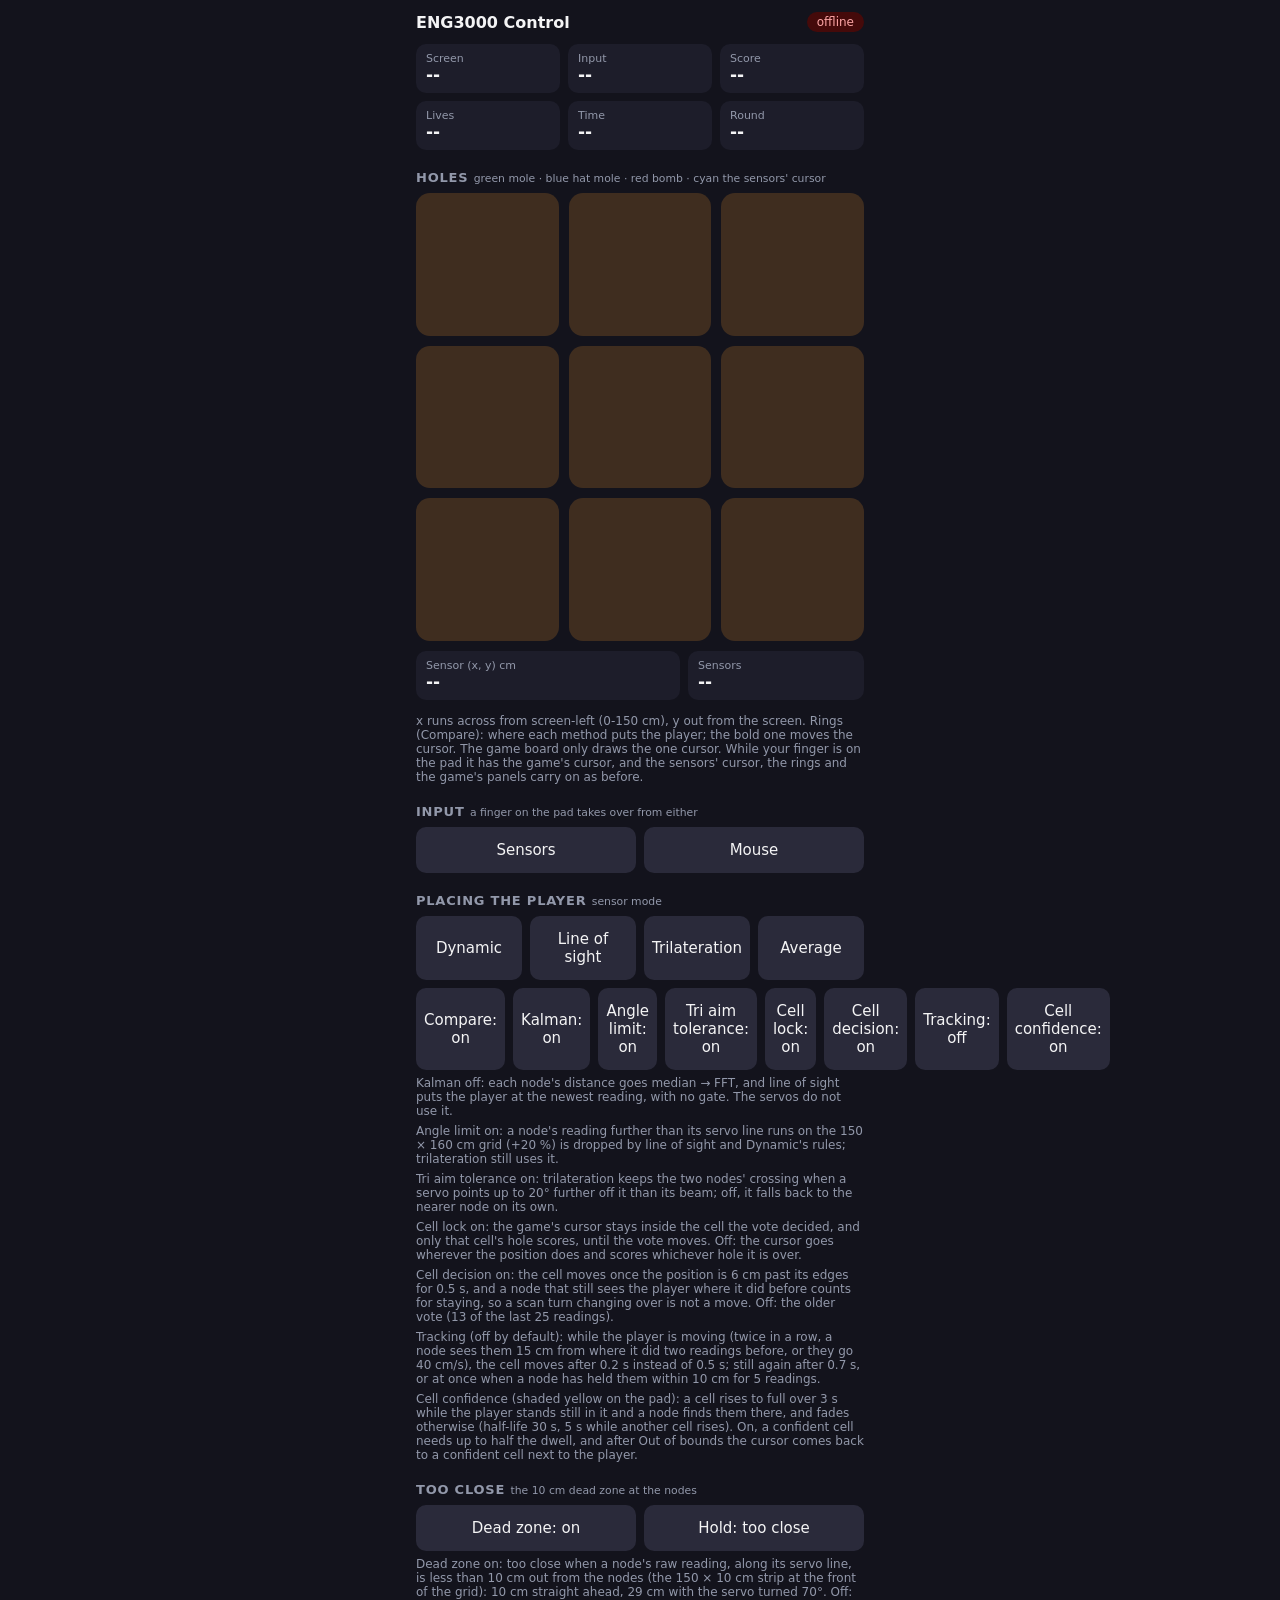
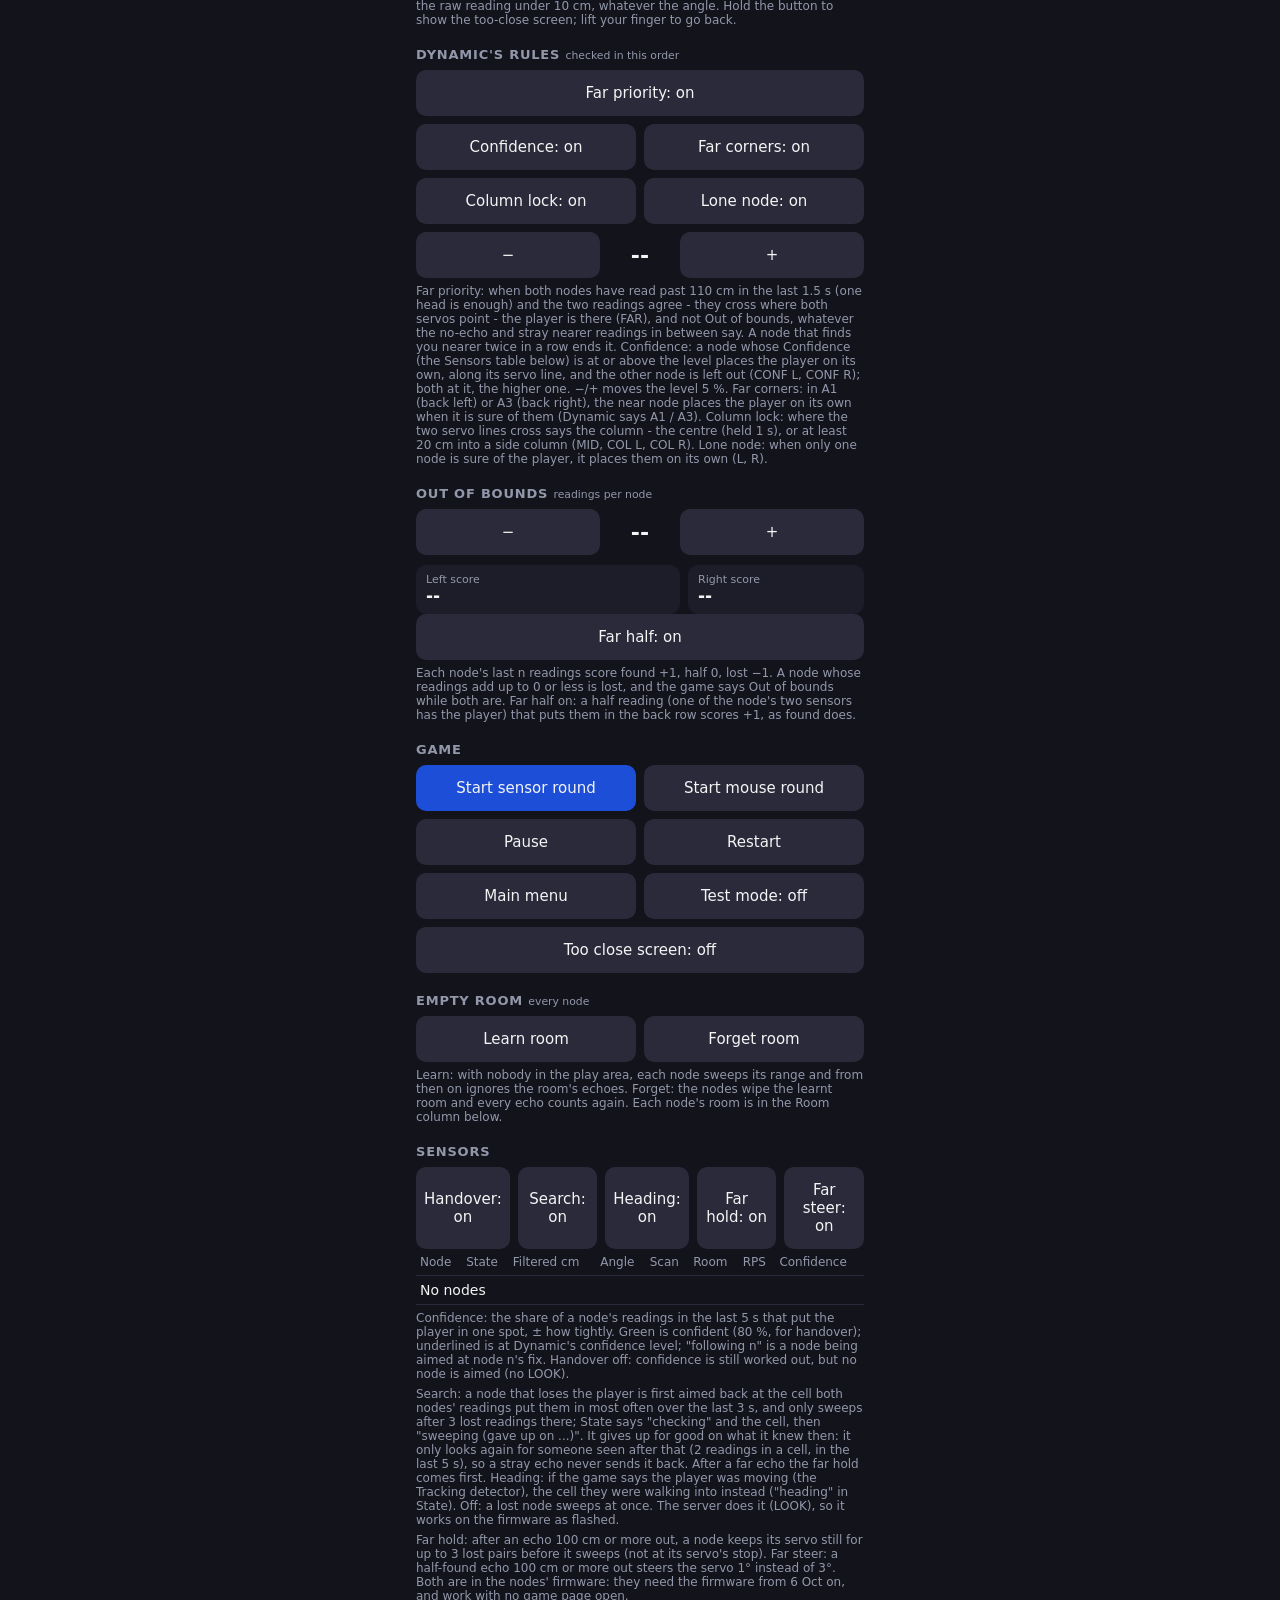
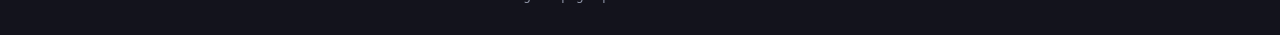
==== Website/template/control.html @ b15dac63 "merging the UI changes" ====
<!DOCTYPE html>
<html>

<head>
    <meta charset="utf-8">
    <title>ENG3000 Control</title>
    <meta name="viewport" content="width=device-width, initial-scale=1, user-scalable=no">
    <link rel="icon" type="image/x-icon" href="/static/favicon.ico">
</head>

<body>
    <header>
        <strong>ENG3000 Control</strong>
        <span id="conn" class="pill off">offline</span>
    </header>

    <section class="stats">
        <div><span>Screen</span><b id="screen">--</b></div>
        <div><span>Input</span><b id="mode">--</b></div>
        <div><span>Score</span><b id="score">--</b></div>
        <div><span>Lives</span><b id="lives">--</b></div>
        <div><span>Time</span><b id="time">--</b></div>
        <div><span>Round</span><b id="status">--</b></div>
    </section>

    <section>
        <h2>Holes <small>green mole · blue hat mole · red bomb · cyan the sensors' cursor</small></h2>
        <div id="pad"></div>
        <div class="coord">
            <div><span>Sensor (x, y) cm</span><b id="coordXY">--</b></div>
            <div><span>Sensors</span><b id="coordState">--</b></div>
        </div>
        <div id="methodFixes" class="fixes"></div>
        <p class="note">x runs across from screen-left (0-150 cm), y out from the screen. Rings (Compare):
            where each method puts the player; the bold one moves the cursor. The game board only draws the
            one cursor. While your finger is on the pad it has the game's cursor, and the sensors' cursor, the
            rings and the game's panels carry on as before.</p>
    </section>

    <section>
        <h2>Input <small>a finger on the pad takes over from either</small></h2>
        <div class="row">
            <button data-mode="sensor">Sensors</button>
            <button data-mode="mouse">Mouse</button>
        </div>
    </section>

    <section>
        <h2>Placing the player <small>sensor mode</small></h2>
        <div class="row" id="position"></div>
        <div class="row">
            <button id="compareBtn" data-action="compare">Compare: on</button>
            <button id="kalmanBtn" data-action="kalman">Kalman: on</button>
            <button id="angleLimitBtn" data-action="angleLimit">Angle limit: on</button>
            <button id="triAimToleranceBtn" data-action="triAimTolerance">Tri aim tolerance: on</button>
            <button id="cellLockBtn" data-action="cellLock">Cell lock: on</button>
            <button id="cellDecisionBtn" data-action="cellDecision">Cell decision: on</button>
            <button id="trackMovingBtn" data-action="trackMoving">Tracking: off</button>
            <button id="cellConfidenceBtn" data-action="cellConfidence">Cell confidence: on</button>
        </div>
        <p class="note">Kalman off: each node's distance goes median → FFT, and line of sight puts the
            player at the newest reading, with no gate. The servos do not use it.</p>
        <p class="note">Angle limit on: a node's reading further than its servo line runs on the
            150 × 160 cm grid (+20 %) is dropped by line of sight and Dynamic's rules;
            trilateration still uses it.</p>
        <p class="note">Tri aim tolerance on: trilateration keeps the two nodes' crossing when a
            servo points up to 20° further off it than its beam; off, it falls back to the nearer
            node on its own.</p>
        <p class="note">Cell lock on: the game's cursor stays inside the cell the vote decided, and
            only that cell's hole scores, until the vote moves. Off: the cursor goes wherever the
            position does and scores whichever hole it is over.</p>
        <p class="note">Cell decision on: the cell moves once the position is 6 cm past its edges
            for 0.5 s, and a node that still sees the player where it did before counts for
            staying, so a scan turn changing over is not a move. Off: the older vote (13 of the
            last 25 readings).</p>
        <p class="note">Tracking (off by default): while the player is moving (twice in a row, a node
            sees them 15 cm from where it did two readings before, or they go 40 cm/s), the cell
            moves after 0.2 s instead of 0.5 s; still again after 0.7 s, or at once when a node has
            held them within 10 cm for 5 readings.</p>
        <p class="note">Cell confidence (shaded yellow on the pad): a cell rises to full over 3 s while
            the player stands still in it and a node finds them there, and fades otherwise (half-life
            30 s, 5 s while another cell rises). On, a confident cell needs up to half the dwell, and
            after Out of bounds the cursor comes back to a confident cell next to the player.</p>
    </section>

    <section>
        <h2>Too close <small>the 10 cm dead zone at the nodes</small></h2>
        <div class="row">
            <button id="deadZoneBtn" data-action="deadZone">Dead zone: on</button>
            <button id="holdTooCloseBtn" class="hold">Hold: too close</button>
        </div>
        <p class="note">Dead zone on: too close when a node's raw reading, along its servo line, is
            less than 10 cm out from the nodes (the 150 × 10 cm strip at the front of the grid):
            10 cm straight ahead, 29 cm with the servo turned 70°. Off: the raw reading under
            10 cm, whatever the angle. Hold the button to show the too-close screen; lift your
            finger to go back.</p>
    </section>

    <section>
        <h2>Dynamic's rules <small>checked in this order</small></h2>
        <div class="row">
            <button data-rule="farPriority">Far priority: on</button>
        </div>
        <div class="row">
            <button data-rule="confidenceNode">Confidence: on</button>
            <button data-rule="cornerNode">Far corners: on</button>
        </div>
        <div class="row">
            <button data-rule="columnLock">Column lock: on</button>
            <button data-rule="loneNode">Lone node: on</button>
        </div>
        <div class="row">
            <button id="levelLess" aria-label="Lower confidence level">&minus;</button>
            <b id="confidenceLevel" class="stepper">--</b>
            <button id="levelMore" aria-label="Higher confidence level">+</button>
        </div>
        <p class="note">Far priority: when both nodes have read past 110 cm in the last 1.5 s
            (one head is enough) and the two readings agree - they cross where both servos point - the
            player is there (FAR), and not Out of bounds, whatever the no-echo and stray nearer
            readings in between say. A node that finds you nearer twice in a row ends it.
            Confidence: a node whose Confidence (the Sensors table below) is at or above
            the level places the player on its own, along its servo line, and the other node is left
            out (CONF L, CONF R); both at it, the higher one. &minus;/+ moves the level 5 %.
            Far corners: in A1 (back left) or A3 (back right), the near node places the player
            on its own when it is sure of them (Dynamic says A1 / A3). Column lock: where the two servo
            lines cross says the column - the centre (held 1 s), or at least 20 cm into a side column
            (MID, COL L, COL R). Lone node: when only one node is sure of the player, it places them on
            its own (L, R).</p>
    </section>

    <section>
        <h2>Out of bounds <small>readings per node</small></h2>
        <div class="row">
            <button id="lostLess" aria-label="Fewer readings">&minus;</button>
            <b id="lostReadings" class="stepper">--</b>
            <button id="lostMore" aria-label="More readings">+</button>
        </div>
        <div class="coord">
            <div><span>Left score</span><b id="lostScoreLeft">--</b></div>
            <div><span>Right score</span><b id="lostScoreRight">--</b></div>
        </div>
        <div class="row">
            <button id="farHalfBtn" data-action="farHalf">Far half: on</button>
        </div>
        <p class="note">Each node's last n readings score found +1, half 0, lost &minus;1. A node whose
            readings add up to 0 or less is lost, and the game says Out of bounds while both are.
            Far half on: a half reading (one of the node's two sensors has the player) that puts
            them in the back row scores +1, as found does.</p>
    </section>

    <section>
        <h2>Game</h2>
        <div class="grid2">
            <button data-action="start" data-start-mode="sensor" class="primary">Start sensor round</button>
            <button data-action="start" data-start-mode="mouse">Start mouse round</button>
            <button id="pauseBtn" data-action="pause">Pause</button>
            <button data-action="restart">Restart</button>
            <button data-action="menu">Main menu</button>
            <button id="testBtn" data-action="testMode">Test mode: off</button>
            <button id="alertBtn" data-action="alert" class="wide">Too close screen: off</button>
        </div>
    </section>

    <section>
        <h2>Empty room <small>every node</small></h2>
        <div class="grid2">
            <button data-room="learn">Learn room</button>
            <button data-room="forget">Forget room</button>
        </div>
        <p class="note">Learn: with nobody in the play area, each node sweeps its range and from then on
            ignores the room's echoes. Forget: the nodes wipe the learnt room and every echo counts again.
            Each node's room is in the Room column below.</p>
    </section>

    <section>
        <h2>Sensors</h2>
        <div class="row">
            <button id="handoverBtn">Handover: on</button>
            <button id="searchBtn">Search: on</button>
            <button id="headingBtn">Heading: on</button>
            <button id="farHoldBtn">Far hold: on</button>
            <button id="farSteerBtn">Far steer: on</button>
        </div>
        <table>
            <thead><tr><th>Node</th><th>State</th><th>Filtered cm</th><th>Angle</th><th>Scan</th><th>Room</th><th>RPS</th><th>Confidence</th></tr></thead>
            <tbody id="nodes"><tr><td colspan="8">No nodes</td></tr></tbody>
        </table>
        <p class="note">Confidence: the share of a node's readings in the last 5 s that put the
            player in one spot, ± how tightly. Green is confident (80 %, for handover); underlined is
            at Dynamic's confidence level; "following n" is a node
            being aimed at node n's fix. Handover off: confidence is still worked out, but no
            node is aimed (no LOOK).</p>
        <p class="note">Search: a node that loses the player is first aimed back at the cell both
            nodes' readings put them in most often over the last 3 s, and only sweeps after 3 lost
            readings there; State says "checking" and the cell, then "sweeping (gave up on ...)".
            It gives up for good on what it knew then: it only looks again for someone seen after
            that (2 readings in a cell, in the last 5 s), so a stray echo never sends it back. After a far echo the far hold comes first. Heading: if the game says the
            player was moving (the Tracking detector), the cell they were walking into instead
            ("heading" in State). Off: a lost node sweeps at once. The server does it (LOOK), so
            it works on the firmware as flashed.</p>
        <p class="note">Far hold: after an echo 100 cm or more out, a node keeps its servo still for up
            to 3 lost pairs before it sweeps (not at its servo's stop). Far steer: a half-found echo
            100 cm or more out steers the servo 1&deg; instead of 3&deg;. Both are in the nodes'
            firmware: they need the firmware from 6 Oct on, and work with no game page open.</p>
    </section>

    <script>
        const wsProtocol = location.protocol === "https:" ? "wss" : "ws";
        const wsUrl = `${wsProtocol}://${location.hostname}:8765/control`;
        const $ = (id) => document.getElementById(id);
        let socket = null;
        let game = null;

        const pad = $("pad");
        for (let i = 0; i < 9; i++) {
            const cell = document.createElement("div");
            cell.className = "hole";
            cell.dataset.hole = i;
            pad.appendChild(cell);
        }

        function send(command) {
            if (socket && socket.readyState === WebSocket.OPEN) {
                socket.send(JSON.stringify(command));
            }
        }

        // The pad is a touchpad: while a finger is down it has the game's
        // cursor, which follows it smoothly, on top of whichever mode is
        // running; lifting hands the cursor back. Positions go out at most once per animation
        // frame so a fast drag does not flood the socket, and a still finger
        // re-sends every HEARTBEAT_MS so the game knows it is still held.
        const finger = document.createElement("div");
        finger.id = "finger";
        pad.appendChild(finger);

        // The cursor mirrored from game:status. In sensor mode it is the
        // sensors' own, where they put the player, finger or not; in mouse
        // mode the game's, hidden while a finger is down, because then it is
        // only a delayed copy of the finger.
        const gameCursor = document.createElement("div");
        gameCursor.id = "gameCursor";
        pad.appendChild(gameCursor);

        // Compare: a ring for where line of sight, trilateration and the
        // average put the player, in the game's colours. The cursor above
        // follows the one placing the player (with Dynamic on, the one Dynamic
        // follows), eased; the rings are where each is right now.
        const METHOD_STYLES = {
            los: { short: "LOS", colour: "#22d3ee" },
            tri: { short: "TRI", colour: "#e879f9" },
            avg: { short: "AVG", colour: "#f8fafc" },
        };
        const rings = {};
        Object.entries(METHOD_STYLES).forEach(([method, style]) => {
            const ring = document.createElement("div");
            ring.className = `ring ${method}`;
            ring.style.borderColor = style.colour;
            const label = document.createElement("span");
            label.textContent = style.short;
            label.style.color = style.colour;
            ring.appendChild(label);
            pad.appendChild(ring);
            rings[method] = ring;
        });

        const HEARTBEAT_MS = 250;
        let dragging = false;
        let pendingPoint = null;
        let lastPoint = null;
        let sendQueued = false;
        let heartbeat = null;

        function queuePoint(e) {
            const rect = pad.getBoundingClientRect();
            const x = Math.min(1, Math.max(0, (e.clientX - rect.left) / rect.width));
            const y = Math.min(1, Math.max(0, (e.clientY - rect.top) / rect.height));
            finger.style.left = `${x * 100}%`;
            finger.style.top = `${y * 100}%`;
            pendingPoint = lastPoint = { x, y };
            if (sendQueued) return;
            sendQueued = true;
            requestAnimationFrame(() => {
                sendQueued = false;
                if (pendingPoint) send({ action: "point", ...pendingPoint });
                pendingPoint = null;
            });
        }

        pad.addEventListener("pointerdown", (e) => {
            e.preventDefault();
            pad.setPointerCapture(e.pointerId);
            dragging = true;
            finger.classList.add("down");
            queuePoint(e);
            clearInterval(heartbeat);
            heartbeat = setInterval(() => {
                if (lastPoint) send({ action: "point", ...lastPoint });
            }, HEARTBEAT_MS);
        });
        pad.addEventListener("pointermove", (e) => {
            if (dragging) queuePoint(e);
        });
        const endDrag = () => {
            if (!dragging) return;
            dragging = false;
            finger.classList.remove("down");
            clearInterval(heartbeat);
            // Drop any queued frame so it cannot re-grab control after the release.
            pendingPoint = lastPoint = null;
            send({ action: "release" });
        };
        pad.addEventListener("pointerup", endDrag);
        pad.addEventListener("pointercancel", endDrag);
        pad.addEventListener("lostpointercapture", endDrag);

        document.querySelectorAll("[data-mode]").forEach((btn) => {
            btn.addEventListener("click", () => send({ action: "mode", mode: btn.dataset.mode }));
        });

        // The empty room goes straight to the nodes (no game page needed).
        // Both ask first: forgetting wipes what the nodes learnt, and learning
        // needs the play area empty.
        const ROOM_CONFIRM = {
            learn: "Learn the empty room? Nobody may stand in the play area while the nodes sweep.",
            forget: "Forget the learnt room on every node? Echoes from the room count again until it is learnt again.",
        };
        document.querySelectorAll("[data-room]").forEach((btn) => {
            btn.addEventListener("click", () => {
                if (confirm(ROOM_CONFIRM[btn.dataset.room])) send({ action: "room", room: btn.dataset.room });
            });
        });

        // Handover goes straight to the server (no game page needed), which
        // answers with handover:status.
        let handoverOn = true;
        $("handoverBtn").addEventListener("click", () => send({ action: "handover", enabled: !handoverOn }));
        // So do Search and its Heading, which answer with search:status.
        let search = { on: true, heading: true };
        $("searchBtn").addEventListener("click", () => send({ action: "search", enabled: !search.on }));
        $("headingBtn").addEventListener("click", () => send({ action: "searchHeading", enabled: !search.heading }));
        function renderSearch(status) {
            if (!status || typeof status.on !== "boolean" || typeof status.heading !== "boolean") return;
            search = { on: status.on, heading: status.heading };
            $("searchBtn").textContent = `Search: ${search.on ? "on" : "off"}`;
            $("searchBtn").classList.toggle("selected", !search.on);
            $("headingBtn").textContent = `Heading: ${search.heading ? "on" : "off"}`;
            $("headingBtn").classList.toggle("selected", !search.heading);
        }
        // Far hold and far steer go straight to the server, which tells the
        // nodes (FARHOLD / FARSTEER) and answers with far:status.
        let far = { hold: true, steer: true };
        $("farHoldBtn").addEventListener("click", () => send({ action: "farHold", enabled: !far.hold }));
        $("farSteerBtn").addEventListener("click", () => send({ action: "farSteer", enabled: !far.steer }));
        function renderFar(status) {
            if (!status || typeof status.hold !== "boolean" || typeof status.steer !== "boolean") return;
            far = { hold: status.hold, steer: status.steer };
            $("farHoldBtn").textContent = `Far hold: ${far.hold ? "on" : "off"}`;
            $("farHoldBtn").classList.toggle("selected", !far.hold);
            $("farSteerBtn").textContent = `Far steer: ${far.steer ? "on" : "off"}`;
            $("farSteerBtn").classList.toggle("selected", !far.steer);
        }

        function renderHandover(on) {
            if (typeof on !== "boolean") return;
            handoverOn = on;
            $("handoverBtn").textContent = `Handover: ${on ? "on" : "off"}`;
            $("handoverBtn").classList.toggle("selected", !on);
        }

        // The too-close screen while a finger is on the hold button, re-sent
        // like the pad's point so the game lets go if the phone goes quiet.
        const holdBtn = $("holdTooCloseBtn");
        let holdBeat = null;
        holdBtn.addEventListener("pointerdown", (e) => {
            e.preventDefault();
            holdBtn.setPointerCapture(e.pointerId);
            holdBtn.classList.add("selected");
            send({ action: "tooCloseHold", on: true });
            clearInterval(holdBeat);
            holdBeat = setInterval(() => send({ action: "tooCloseHold", on: true }), HEARTBEAT_MS);
        });
        const endHold = () => {
            if (holdBeat === null) return;
            clearInterval(holdBeat);
            holdBeat = null;
            holdBtn.classList.remove("selected");
            send({ action: "tooCloseHold", on: false });
        };
        holdBtn.addEventListener("pointerup", endHold);
        holdBtn.addEventListener("pointercancel", endHold);
        holdBtn.addEventListener("lostpointercapture", endHold);

        // Dynamic's rule switches: each press flips one (on until the game
        // says otherwise).
        const RULE_LABELS = {
            farPriority: "Far priority", confidenceNode: "Confidence", cornerNode: "Far corners",
            columnLock: "Column lock", loneNode: "Lone node",
        };
        const ruleOn = (name) => !(game && game.dynamicRules && game.dynamicRules[name] === false);
        document.querySelectorAll("[data-rule]").forEach((btn) => {
            btn.addEventListener("click", () => {
                const name = btn.dataset.rule;
                send({ action: "dynamicRules", rules: { [name]: !ruleOn(name) } });
            });
        });

        document.querySelectorAll("[data-action]").forEach((btn) => {
            btn.addEventListener("click", () => {
                const action = btn.dataset.action;
                if (action === "start") return send({ action, mode: btn.dataset.startMode });
                if (action === "testMode") return send({ action, enabled: !(game && game.testMode) });
                // On until the game says otherwise, so the first press turns it off.
                if (action === "kalman") return send({ action, enabled: Boolean(game) && game.kalman === false });
                if (action === "angleLimit") return send({ action, enabled: Boolean(game) && game.angleLimit === false });
                if (action === "triAimTolerance") return send({ action, enabled: Boolean(game) && game.triAimTolerance === false });
                if (action === "deadZone") return send({ action, enabled: Boolean(game) && game.deadZone === false });
                if (action === "cellLock") return send({ action, enabled: Boolean(game) && game.cellLock === false });
                if (action === "cellDecision") return send({ action, enabled: Boolean(game) && game.cellDecision === false });
                // Off until the game says otherwise, so the first press turns it on.
                if (action === "trackMoving") return send({ action, enabled: !(game && game.trackMoving) });
                if (action === "cellConfidence") return send({ action, enabled: Boolean(game) && game.cellConfidence === false });
                if (action === "farHalf") return send({ action, enabled: Boolean(game) && game.farHalf === false });
                if (action === "compare") return send({ action, enabled: Boolean(game) && game.compare === false });
                if (action === "alert") return send({ action, enabled: !(game && game.alertForced) });
                if (action === "pause" && game && game.status === "paused") return send({ action: "resume" });
                send({ action });
            });
        });

        // The position switch, which the game no longer draws: how the sensors
        // place the player - Dynamic (the steadiest of the other three, or one
        // of its rules), line of sight, trilateration or their average. The
        // game sends the methods it has, and the one in use, with its status,
        // so a new method shows up here without changing this page. While
        // Dynamic is on its button says what it is following, as the game's
        // own button did (dynamicFollowing: LOS, TRI, AVG, or a rule - A1, A3,
        // MID, COL L, COL R, L or R).
        const DEFAULT_POSITION_METHODS = [
            { id: "dyn", label: "Dynamic" },
            { id: "los", label: "Line of sight" },
            { id: "tri", label: "Trilateration" },
            { id: "avg", label: "Average" },
        ];
        let positionKey = null;

        function renderPositionMethods() {
            const methods = (game && game.positionMethods) || DEFAULT_POSITION_METHODS;
            const key = methods.map((m) => m.id).join(",");
            const box = $("position");
            if (key !== positionKey) {
                positionKey = key;
                box.replaceChildren();
                methods.forEach((m) => {
                    const btn = document.createElement("button");
                    btn.dataset.method = m.id;
                    btn.dataset.label = m.label;
                    btn.textContent = m.label;
                    btn.addEventListener("click", () => send({ action: "position", method: m.id }));
                    box.appendChild(btn);
                });
            }
            box.querySelectorAll("[data-method]").forEach((btn) => {
                btn.classList.toggle("selected", Boolean(game) && btn.dataset.method === game.positionMethod);
                const following = btn.dataset.method === "dyn" && game && game.dynamicFollowing;
                btn.textContent = following ? `${btn.dataset.label} (${following})` : btn.dataset.label;
            });
        }

        renderPositionMethods();

        // Out of bounds: how many readings each node's lost score is taken
        // over. A tap asks the game for one more or fewer; until the game's
        // status says it took, the number shown is the one asked for, so quick
        // taps add up.
        const LOST_READINGS_MAX = 50;
        let lostReadingsAsked = null;

        function lostReadingsShown() {
            if (lostReadingsAsked !== null) return lostReadingsAsked;
            return game && Number.isInteger(game.lostReadings) ? game.lostReadings : null;
        }

        function askLostReadings(step) {
            const current = lostReadingsShown();
            if (current === null) return;
            lostReadingsAsked = Math.max(1, Math.min(LOST_READINGS_MAX, current + step));
            send({ action: "lostReadings", count: lostReadingsAsked });
            renderLostReadings();
        }

        $("lostLess").addEventListener("click", () => askLostReadings(-1));
        $("lostMore").addEventListener("click", () => askLostReadings(1));

        // Each node's score over its last n readings, from the game: positive
        // is finding the player, 0 or less is lost; "--" until it has n.
        function renderLostReadings() {
            if (game && game.lostReadings === lostReadingsAsked) lostReadingsAsked = null;
            const n = lostReadingsShown();
            $("lostReadings").textContent = n === null ? "--" : String(n);
            const scores = (game && game.lostScores) || [];
            [["lostScoreLeft", scores[0]], ["lostScoreRight", scores[1]]].forEach(([id, entry]) => {
                const box = $(id);
                if (!entry || entry.score === null) {
                    box.textContent = entry ? `-- (${entry.readings} of ${n})` : "--";
                    box.style.color = "";
                    return;
                }
                box.textContent = `${entry.score > 0 ? "+" : ""}${entry.score} ${entry.score > 0 ? "finding" : "lost"}`;
                box.style.color = entry.score > 0 ? "#22c55e" : "#ef4444";
            });
        }

        // The confidence level, in percent: as the lost readings above, a tap
        // asks the game for 5 % more or less, and the number asked for shows
        // until the game's status says it took.
        let confidenceLevelAsked = null;

        function confidenceLevelShown() {
            if (confidenceLevelAsked !== null) return confidenceLevelAsked;
            return game && Number.isInteger(game.confidenceLevel) ? game.confidenceLevel : null;
        }

        function askConfidenceLevel(step) {
            const current = confidenceLevelShown();
            if (current === null) return;
            confidenceLevelAsked = Math.max(5, Math.min(100, current + step));
            send({ action: "confidenceLevel", pct: confidenceLevelAsked });
            renderConfidenceLevel();
        }

        $("levelLess").addEventListener("click", () => askConfidenceLevel(-5));
        $("levelMore").addEventListener("click", () => askConfidenceLevel(5));

        function renderConfidenceLevel() {
            if (game && game.confidenceLevel === confidenceLevelAsked) confidenceLevelAsked = null;
            const level = confidenceLevelShown();
            $("confidenceLevel").textContent = level === null ? "--" : `${level}%`;
        }

        function renderGame() {
            if (!game) return;
            renderPositionMethods();
            renderLostReadings();
            renderConfidenceLevel();
            $("screen").textContent = game.screen;
            $("mode").textContent = game.remote ? `${game.mode} + pad` : game.mode;
            $("score").textContent = game.score;
            $("lives").textContent = game.lives;
            $("time").textContent = `${Math.ceil(game.remainingMs / 1000)}s`;
            $("status").textContent = game.status;
            $("pauseBtn").textContent = game.status === "paused" ? "Resume" : "Pause";
            $("testBtn").textContent = `Test mode: ${game.testMode ? "on" : "off"}`;
            $("compareBtn").textContent = `Compare: ${game.compare === false ? "off" : "on"}`;
            $("compareBtn").classList.toggle("selected", game.compare !== false);
            $("kalmanBtn").textContent = `Kalman: ${game.kalman === false ? "off" : "on"}`;
            $("kalmanBtn").classList.toggle("selected", game.kalman === false);
            $("angleLimitBtn").textContent = `Angle limit: ${game.angleLimit === false ? "off" : "on"}`;
            $("angleLimitBtn").classList.toggle("selected", game.angleLimit === false);
            $("triAimToleranceBtn").textContent = `Tri aim tolerance: ${game.triAimTolerance === false ? "off" : "on"}`;
            $("triAimToleranceBtn").classList.toggle("selected", game.triAimTolerance === false);
            $("deadZoneBtn").textContent = `Dead zone: ${game.deadZone === false ? "off" : "on"}`;
            $("deadZoneBtn").classList.toggle("selected", game.deadZone === false);
            $("cellLockBtn").textContent = `Cell lock: ${game.cellLock === false ? "off" : "on"}`;
            $("cellLockBtn").classList.toggle("selected", game.cellLock === false);
            $("cellDecisionBtn").textContent = `Cell decision: ${game.cellDecision === false ? "off" : "on"}`;
            $("cellDecisionBtn").classList.toggle("selected", game.cellDecision === false);
            $("trackMovingBtn").textContent = `Tracking: ${game.trackMoving ? "on" : "off"}`;
            $("trackMovingBtn").classList.toggle("selected", Boolean(game.trackMoving));
            $("cellConfidenceBtn").textContent = `Cell confidence: ${game.cellConfidence === false ? "off" : "on"}`;
            $("cellConfidenceBtn").classList.toggle("selected", game.cellConfidence === false);
            $("farHalfBtn").textContent = `Far half: ${game.farHalf === false ? "off" : "on"}`;
            $("farHalfBtn").classList.toggle("selected", game.farHalf === false);
            document.querySelectorAll("[data-rule]").forEach((btn) => {
                const on = ruleOn(btn.dataset.rule);
                btn.textContent = `${RULE_LABELS[btn.dataset.rule]}: ${on ? "on" : "off"}`;
                btn.classList.toggle("selected", on);
            });
            $("alertBtn").textContent = `Too close screen: ${game.alertForced ? "on" : "off"}`;
            $("alertBtn").classList.toggle("danger", Boolean(game.alertForced));
            document.querySelectorAll("[data-mode]").forEach((btn) => {
                btn.classList.toggle("selected", btn.dataset.mode === game.mode);
            });
            pad.classList.toggle("disabled", game.screen !== "game");
            // The hole under the game's cursor in any mode; a game page from
            // before the cursor was mirrored only sends the remote one.
            const cursorHole = game.cursor !== undefined
                ? (game.cursor ? game.cursor.hole : -1)
                : game.remoteHole;
            const sensor = game.cursor && game.cursor.sensor;
            const confidence = sensor && Array.isArray(sensor.holeConfidence) ? sensor.holeConfidence : null;
            pad.querySelectorAll(".hole").forEach((cell, i) => {
                const up = i === game.activeHole;
                // Cell confidence: a yellow wash, stronger the surer the game is.
                const c = confidence ? Number(confidence[i]) || 0 : 0;
                cell.style.boxShadow = c > 0.01 ? `inset 0 0 0 999px rgba(250, 204, 21, ${(0.45 * c).toFixed(3)})` : "";
                cell.classList.toggle("mole", up && game.moleType === "mole");
                cell.classList.toggle("super", up && game.moleType === "super");
                cell.classList.toggle("bomb", up && game.moleType === "bomb");
                cell.classList.toggle("cursor", i === cursorHole);
            });
            renderCursor();
        }

        const STATE_LABELS = {
            "too-close": "too close", "out-of-bounds": "out of bounds", "no-signal": "no signal",
            offline: "sensors offline",
        };
        const SOURCE_LABELS = { both: "both", left: "left only", right: "right only" };
        const cm = (v) => v.toFixed(1);

        // Mirrors the cursor onto the pad and, in sensor mode, shows where the
        // sensors put the player - also while a finger has the game's cursor.
        // A position off the board is pinned to its edge on the pad; the
        // numbers stay exact.
        function renderCursor() {
            const cursor = game && game.cursor;
            const sensor = cursor && cursor.sensor;
            const board = sensor ? sensor.board : cursor && !dragging && !game.remote ? cursor.board : null;
            gameCursor.classList.toggle("on", Boolean(board));
            if (board) {
                const clamp = (v) => Math.min(1, Math.max(0, v));
                gameCursor.style.left = `${clamp(board.nx) * 100}%`;
                gameCursor.style.top = `${clamp(board.ny) * 100}%`;
            }

            gameCursor.classList.toggle("held", Boolean(sensor && sensor.held));
            renderRings(sensor);
            renderMethodFixes(sensor);
            if (!sensor) {
                $("coordXY").textContent = "--";
                $("coordState").textContent = cursor ? `${game.mode} input` : "--";
                return;
            }
            const placed = sensor.xCm != null && sensor.yCm != null;
            $("coordXY").textContent = placed ? `(${cm(sensor.xCm)}, ${cm(sensor.yCm)})` : "--";
            let state = STATE_LABELS[sensor.status] || sensor.status;
            if (sensor.status === "ok") state = sensor.held ? "held" : SOURCE_LABELS[sensor.source] || "ok";
            if (sensor.status === "too-close" && sensor.distanceCm != null) {
                state += ` (${Math.round(sensor.distanceCm)} cm)`;
            }
            $("coordState").textContent = state;
        }

        // The rings, while Compare is on in a sensor round, finger or not. A
        // ring off the board is pinned to its edge, as the cursor is.
        function renderRings(sensor) {
            const fixes = (sensor && sensor.fixes) || {};
            const show = Boolean(sensor && sensor.compare);
            Object.entries(rings).forEach(([method, ring]) => {
                const fix = fixes[method];
                const on = show && Boolean(fix) && fix.nx != null && fix.ny != null;
                ring.classList.toggle("on", on);
                ring.classList.toggle("inUse", Boolean(sensor) && placedBy(sensor) === method);
                if (!on) return;
                const clamp = (v) => Math.min(1, Math.max(0, v));
                ring.style.left = `${clamp(fix.nx) * 100}%`;
                ring.style.top = `${clamp(fix.ny) * 100}%`;
            });
        }

        // The method placing the player: the one switched on, or the one
        // Dynamic follows. A game from before Dynamic sends only the method.
        function placedBy(sensor) {
            return sensor.placedBy || sensor.method;
        }

        // Every method's (x, y) side by side, as the game's sensor panel lists
        // them; the one placing the player is bold.
        function renderMethodFixes(sensor) {
            const box = $("methodFixes");
            if (!sensor || !sensor.fixes) {
                box.replaceChildren();
                return;
            }
            box.replaceChildren(...Object.entries(METHOD_STYLES).map(([method, style]) => {
                const fix = sensor.fixes[method];
                const item = document.createElement("span");
                item.style.color = fix ? style.colour : "#63736f";
                item.classList.toggle("inUse", placedBy(sensor) === method);
                item.textContent = `${style.short} ${fix ? `(${fix.xCm.toFixed(0)}, ${fix.yCm.toFixed(0)})` : "--"}`;
                return item;
            }));
        }

        // A node's servo angle, scan state and empty room, from its latest
        // message - the same fields the game's sensor panel reads (readScan()
        // in game.js). Firmware without the room filter sends no room.
        const SCAN_STATES = { 0: ["found", "#22c55e"], 1: ["half", "#f59e0b"], 2: ["lost", "#ef4444"] };
        const ROOM_STATES = { 0: ["none", "#63736f"], 1: ["learning", "#f59e0b"], 2: ["learnt", "#22c55e"] };

        function readScan(n) {
            let payload = n.latest;
            if (typeof payload === "string") {
                try {
                    payload = JSON.parse(payload);
                } catch (err) {
                    payload = null;
                }
            }
            if (!payload || typeof payload !== "object") return { angle: null, state: null, room: null };
            const number = (value) => {
                if (value === null || value === undefined || value === "") return null;
                const v = Number(value);
                return Number.isFinite(v) ? v : null;
            };
            return {
                angle: number(payload.angle),
                state: number(payload.scanState ?? payload.state),
                room: number(payload.room),
            };
        }

        function renderNodes(nodes) {
            const body = $("nodes");
            if (!nodes.length) {
                body.innerHTML = '<tr><td colspan="8">No nodes</td></tr>';
                return;
            }
            body.innerHTML = nodes
                .slice()
                .sort((a, b) => a.id - b.id)
                .map((n) => {
                    const cm = n.filtered_distance == null ? "--" : n.filtered_distance.toFixed(1);
                    const conf = n.confidence;
                    let state = n.online ? (n.has_turn ? "scanning" : "online") : "offline";
                    if (n.online && conf && conf.following != null) state = `following ${conf.following}`;
                    if (n.online && n.search) state = searchState(n.search);
                    const scan = n.online ? readScan(n) : { angle: null, state: null, room: null };
                    const angle = scan.angle === null ? "--" : `${scan.angle.toFixed(0)}°`;
                    const [scanName, scanColour] = SCAN_STATES[scan.state] || ["--", "#63736f"];
                    const [roomName, roomColour] = ROOM_STATES[scan.room] || ["--", "#63736f"];
                    return `<tr><td>${n.id}</td><td>${state}</td><td>${cm}</td><td>${angle}</td>` +
                        `<td style="color:${scanColour}">${scanName}</td>` +
                        `<td style="color:${roomColour}">${roomName}</td><td>${(n.rps || 0).toFixed(1)}</td>` +
                        `${confidenceCell(conf)}</tr>`;
                })
                .join("");
        }

        // A node's search (search.py): the cell it is checking, why ("heading"
        // for a moving player) and how many lost readings it has taken there,
        // or sweeping after it.
        function searchState(s) {
            const by = s.by === "heading" ? " (heading)" : "";
            if (s.state === "checking") return `checking ${s.name}${by} ${s.checks}/${s.of}`;
            return s.name ? `sweeping (gave up on ${s.name})` : "sweeping";
        }

        // A node's confidence (handover.py): the score, and ± the spread of
        // its points; "--" before calibration has given it a role. Underlined
        // while it is ready and at the confidence level (Dynamic's first rule).
        function confidenceCell(conf) {
            if (!conf) return "<td>--</td>";
            const pct = `${Math.round(conf.score * 100)}%`;
            const spread = conf.spread_cm == null ? "" : ` ±${Math.round(conf.spread_cm)}`;
            const level = game && Number.isInteger(game.confidenceLevel) ? game.confidenceLevel : null;
            const atLevel = conf.ready === true && level !== null && conf.score * 100 >= level;
            const classes = [conf.confident ? "sure" : "", atLevel ? "level" : ""].join(" ").trim();
            return `<td class="${classes}">${pct}${spread}</td>`;
        }

        function connect() {
            socket = new WebSocket(wsUrl);
            socket.addEventListener("open", () => {
                $("conn").textContent = "connected";
                $("conn").className = "pill on";
            });
            socket.addEventListener("message", (event) => {
                const payload = JSON.parse(event.data);
                if (payload.type === "game:status") {
                    game = payload;
                    renderGame();
                } else if (payload.type === "nodes:update") {
                    renderNodes(payload.nodes);
                } else if (payload.type === "handover:status") {
                    renderHandover(payload.on);
                } else if (payload.type === "search:status") {
                    renderSearch(payload);
                } else if (payload.type === "far:status") {
                    renderFar(payload);
                }
            });
            socket.addEventListener("close", () => {
                $("conn").textContent = "offline";
                $("conn").className = "pill off";
                setTimeout(connect, 1000);
            });
        }

        connect();
    </script>
</body>
<style>
    * { box-sizing: border-box; }

    body {
        max-width: 480px;
        margin: 0 auto;
        padding: 12px 16px 32px;
        background: #13131c;
        color: #f4f4f5;
        font-family: system-ui, -apple-system, sans-serif;
        -webkit-tap-highlight-color: transparent;
    }

    header {
        display: flex;
        justify-content: space-between;
        align-items: center;
        margin-bottom: 12px;
    }

    h2 {
        font-size: 13px;
        text-transform: uppercase;
        letter-spacing: 0.06em;
        color: #9298aa;
        margin: 20px 0 8px;
    }

    h2 small { text-transform: none; letter-spacing: 0; font-weight: normal; }

    .pill { font-size: 12px; padding: 3px 10px; border-radius: 999px; }
    .pill.on { background: #14532d; color: #86efac; }
    .pill.off { background: #450a0a; color: #fca5a5; }

    .stats {
        display: grid;
        grid-template-columns: repeat(3, 1fr);
        gap: 8px;
    }

    .stats div,
    .coord div {
        background: #1d1d2a;
        border-radius: 10px;
        padding: 8px 10px;
        display: flex;
        flex-direction: column;
    }

    .stats span, .coord span { font-size: 11px; color: #9298aa; }
    .stats b, .coord b { font-size: 17px; overflow: hidden; text-overflow: ellipsis; white-space: nowrap; }

    .coord {
        display: grid;
        grid-template-columns: 3fr 2fr;
        gap: 8px;
        margin-top: 10px;
    }

    #coordXY { font-variant-numeric: tabular-nums; }

    .note { font-size: 12px; color: #9298aa; margin: 6px 0 0; }

    #pad {
        display: grid;
        grid-template-columns: repeat(3, 1fr);
        gap: 10px;
        touch-action: none;
        user-select: none;
        position: relative;
    }

    .hole { pointer-events: none; }

    #finger {
        position: absolute;
        left: 50%;
        top: 50%;
        width: 36px;
        height: 36px;
        margin: -18px 0 0 -18px;
        border-radius: 50%;
        border: 3px solid #facc15;
        background: rgba(250, 204, 21, 0.25);
        pointer-events: none;
        opacity: 0;
        transition: opacity 0.15s;
    }

    #finger.down { opacity: 1; }

    #gameCursor {
        position: absolute;
        left: 50%;
        top: 50%;
        width: 22px;
        height: 22px;
        margin: -11px 0 0 -11px;
        border-radius: 50%;
        border: 2px solid #13131c;
        background: #22d3ee;
        box-shadow: 0 0 0 3px rgba(34, 211, 238, 0.35);
        pointer-events: none;
        opacity: 0;
        transition: left 0.1s linear, top 0.1s linear, opacity 0.15s;
    }

    #gameCursor.on { opacity: 1; }
    #gameCursor.on.held { opacity: 0.45; }

    .ring {
        position: absolute;
        left: 50%;
        top: 50%;
        width: 16px;
        height: 16px;
        margin: -8px 0 0 -8px;
        border-radius: 50%;
        border: 2px solid;
        pointer-events: none;
        opacity: 0;
        transition: left 0.1s linear, top 0.1s linear, opacity 0.15s;
    }

    .ring.on { opacity: 1; }
    .ring.inUse { border-width: 3px; }
    .ring span { position: absolute; font: bold 10px monospace; white-space: nowrap; }
    .ring.los span { left: 50%; bottom: 100%; transform: translateX(-50%); }
    .ring.tri span { left: 50%; top: 100%; transform: translateX(-50%); }
    .ring.avg span { left: 100%; top: 50%; transform: translate(3px, -50%); }

    .fixes {
        display: flex;
        justify-content: space-between;
        gap: 8px;
        margin-top: 8px;
        font: 13px monospace;
        font-variant-numeric: tabular-nums;
    }

    .fixes .inUse { font-weight: bold; text-decoration: underline; }

    #pad.disabled { opacity: 0.4; }

    .hole {
        aspect-ratio: 1;
        border-radius: 14px;
        background: #3f2d1f;
        border: 3px solid transparent;
    }

    .hole.mole { background: #8bc34a; }
    .hole.super { background: #3b82f6; }
    .hole.bomb { background: #dc2626; }
    .hole.cursor { border-color: #facc15; }

    .row { display: flex; gap: 8px; }
    .row button { flex: 1; }
    .row + .row { margin-top: 8px; }
    .stepper { flex: 0 0 64px; align-self: center; text-align: center; font-size: 22px; }

    .grid2 {
        display: grid;
        grid-template-columns: 1fr 1fr;
        gap: 8px;
    }

    button {
        font: inherit;
        font-size: 15px;
        padding: 14px 8px;
        border: 0;
        border-radius: 10px;
        background: #2a2a3a;
        color: #f4f4f5;
    }

    button:active { background: #3a3a50; }
    button.primary { background: #1d4ed8; }
    button.selected { background: #facc15; color: #13131c; font-weight: 600; }
    button.hold { touch-action: none; user-select: none; -webkit-user-select: none; -webkit-touch-callout: none; }
    button.hold.selected { background: #b21b1b; color: #ffffff; }
    button.wide { grid-column: 1 / -1; }
    button.danger { background: #dc2626; font-weight: 600; }

    table { width: 100%; border-collapse: collapse; font-size: 14px; }
    th { text-align: left; color: #9298aa; font-weight: normal; font-size: 12px; }
    th, td { padding: 6px 4px; border-bottom: 1px solid #2a2a3a; }
    td.sure { color: #86efac; font-weight: 600; }
    td.level { text-decoration: underline; }
</style>

</html>
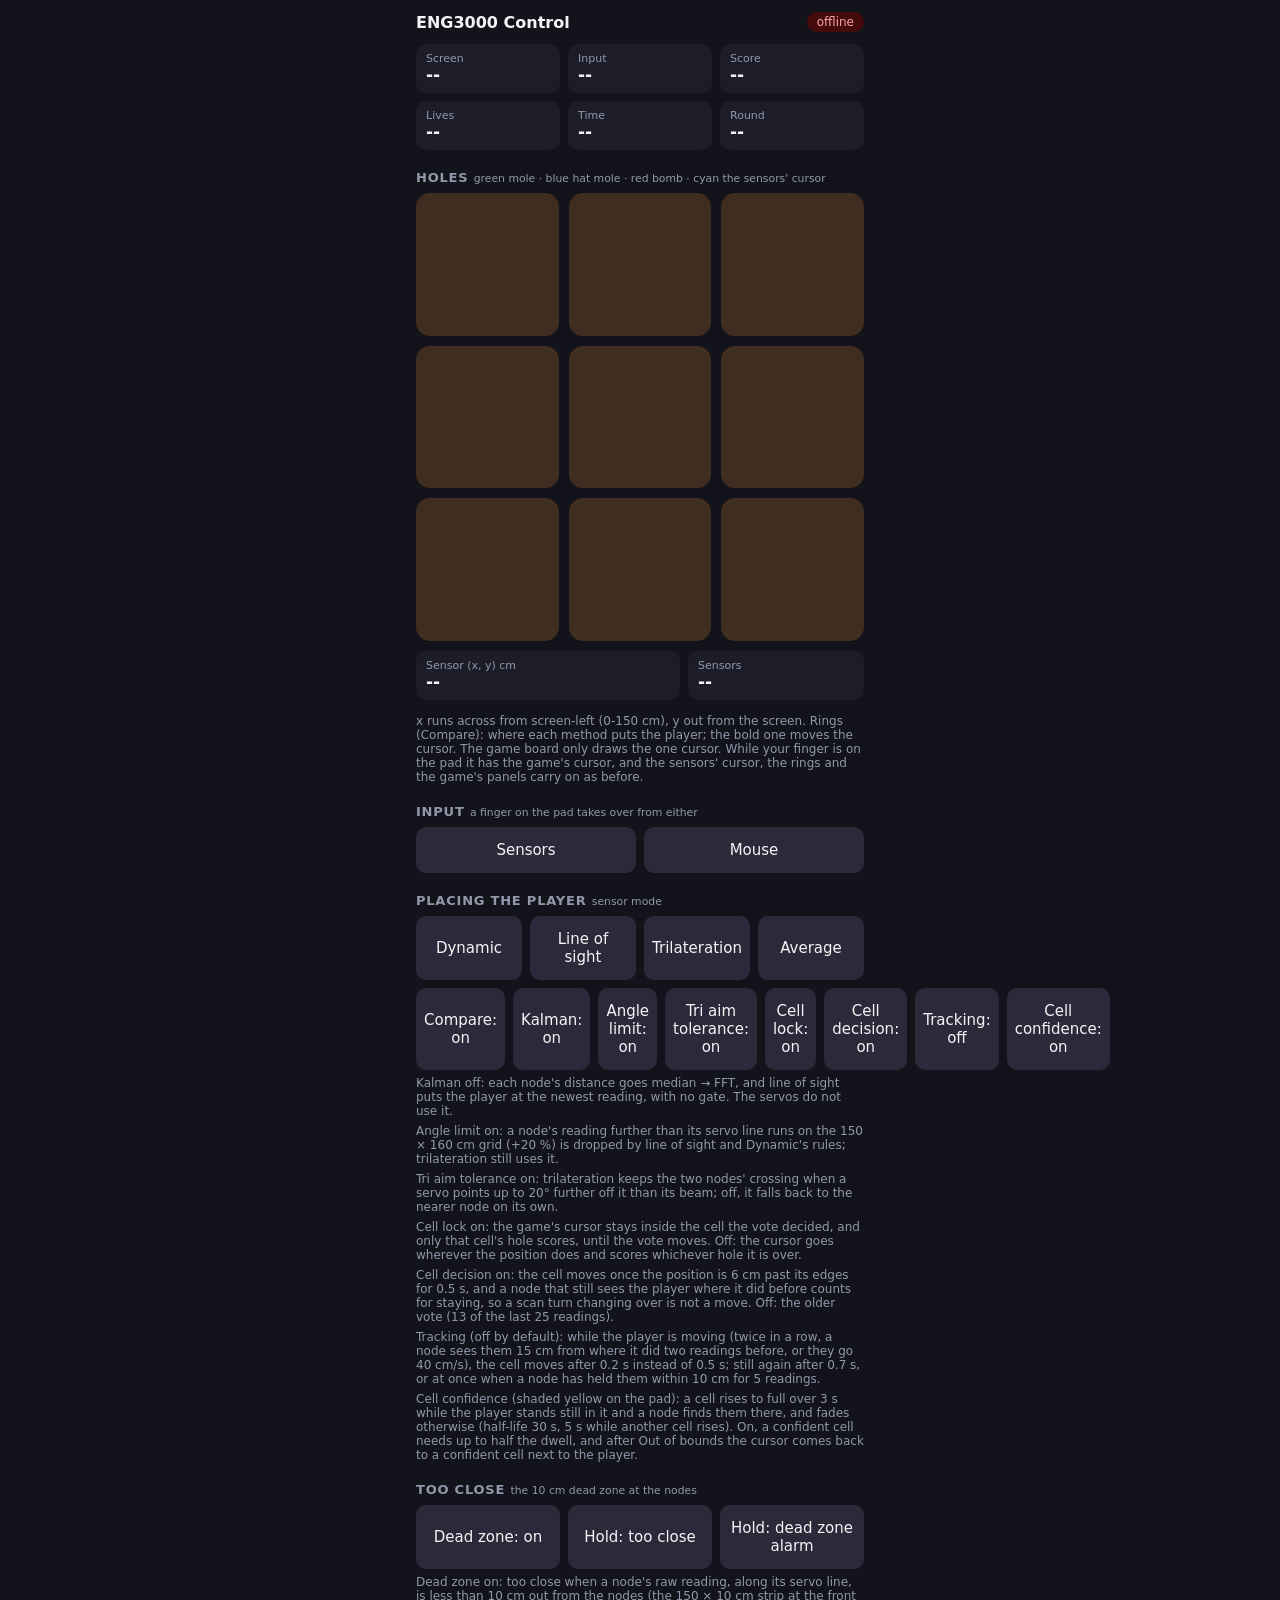
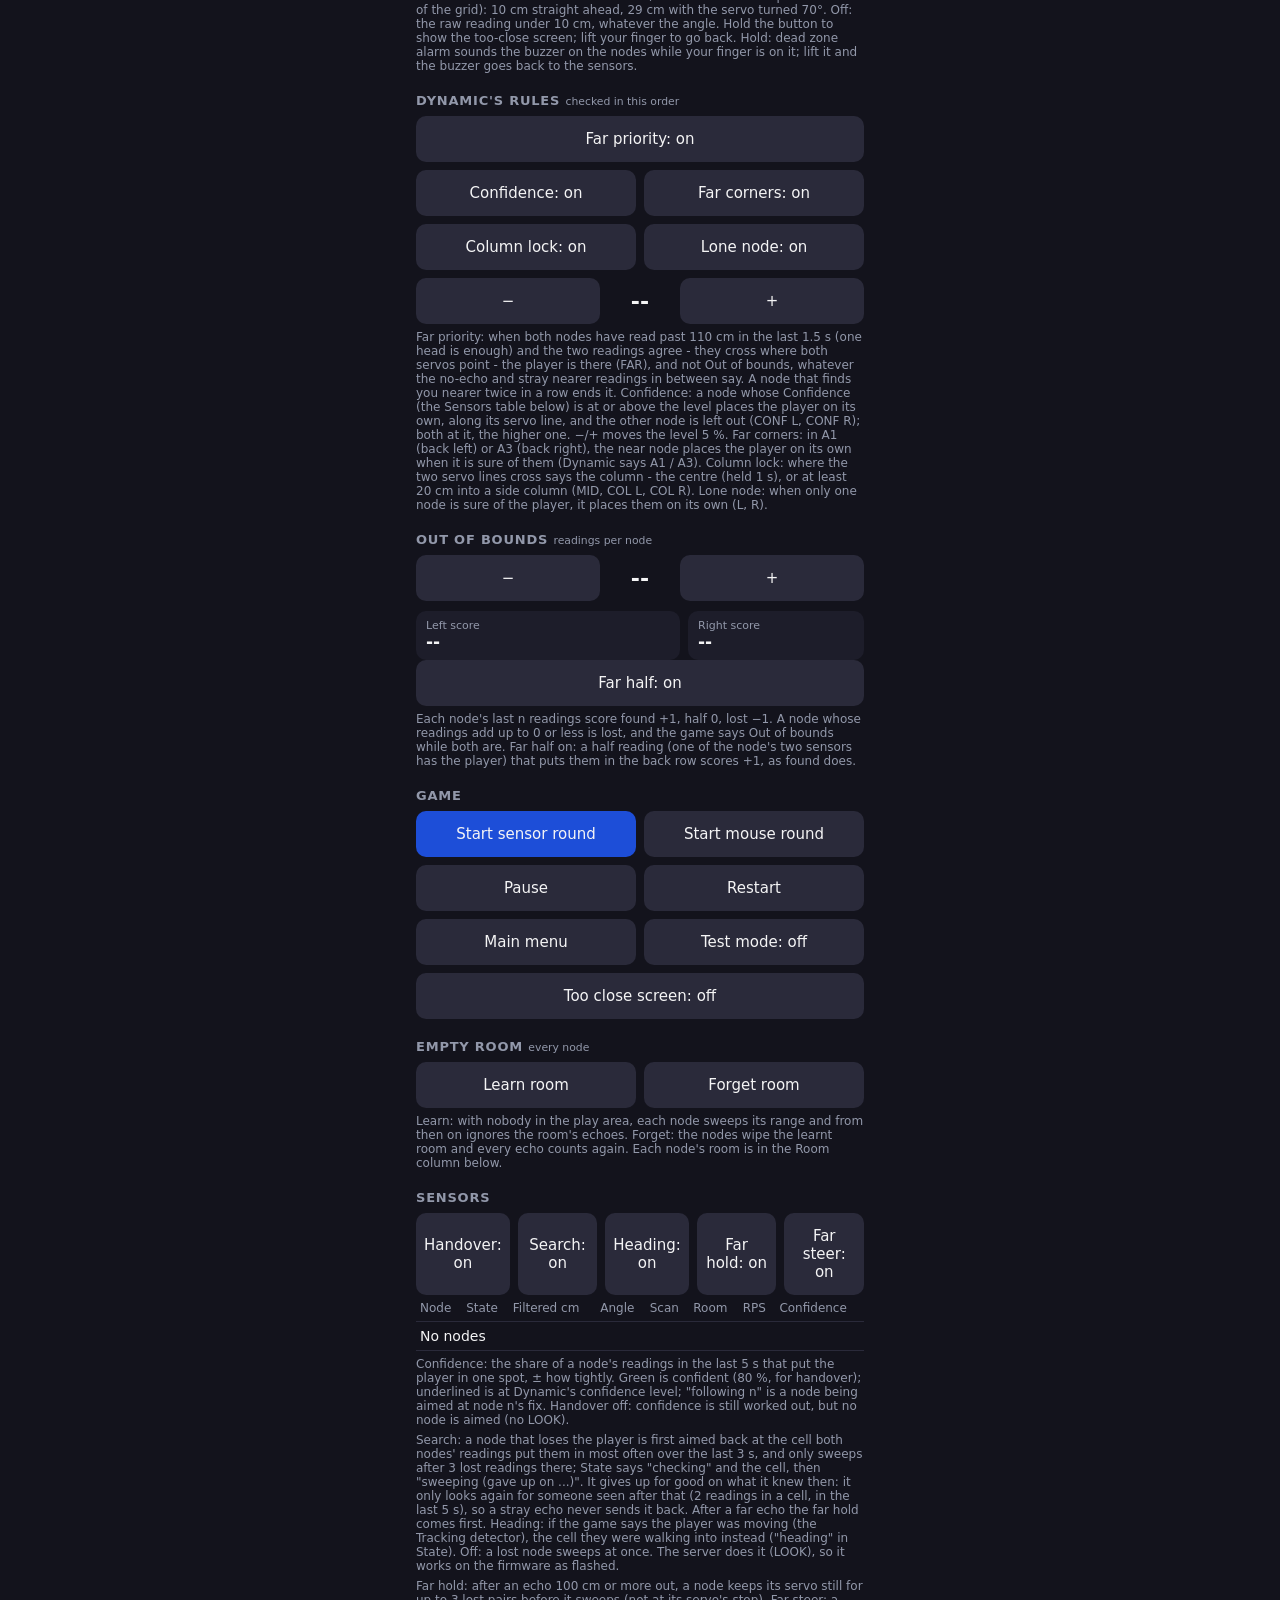
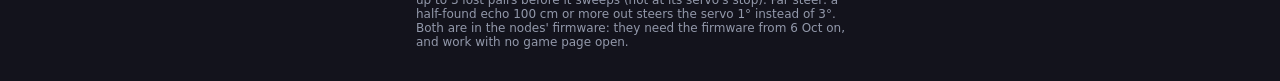
==== commit 6e2a1cd4: "added remote deadzone alarm" ====
--- a/Website/template/control.html
+++ b/Website/template/control.html
@@ -88,12 +88,14 @@
         <div class="row">
             <button id="deadZoneBtn" data-action="deadZone">Dead zone: on</button>
             <button id="holdTooCloseBtn" class="hold">Hold: too close</button>
+            <button id="holdBuzzerBtn" class="hold">Hold: dead zone alarm</button>
         </div>
         <p class="note">Dead zone on: too close when a node's raw reading, along its servo line, is
             less than 10 cm out from the nodes (the 150 × 10 cm strip at the front of the grid):
             10 cm straight ahead, 29 cm with the servo turned 70°. Off: the raw reading under
             10 cm, whatever the angle. Hold the button to show the too-close screen; lift your
-            finger to go back.</p>
+            finger to go back. Hold: dead zone alarm sounds the buzzer on the nodes while your
+            finger is on it; lift it and the buzzer goes back to the sensors.</p>
     </section>
 
     <section>
@@ -368,28 +370,34 @@
             $("handoverBtn").classList.toggle("selected", !on);
         }
 
-        // The too-close screen while a finger is on the hold button, re-sent
-        // like the pad's point so the game lets go if the phone goes quiet.
-        const holdBtn = $("holdTooCloseBtn");
-        let holdBeat = null;
-        holdBtn.addEventListener("pointerdown", (e) => {
-            e.preventDefault();
-            holdBtn.setPointerCapture(e.pointerId);
-            holdBtn.classList.add("selected");
-            send({ action: "tooCloseHold", on: true });
-            clearInterval(holdBeat);
-            holdBeat = setInterval(() => send({ action: "tooCloseHold", on: true }), HEARTBEAT_MS);
-        });
-        const endHold = () => {
-            if (holdBeat === null) return;
-            clearInterval(holdBeat);
-            holdBeat = null;
-            holdBtn.classList.remove("selected");
-            send({ action: "tooCloseHold", on: false });
-        };
-        holdBtn.addEventListener("pointerup", endHold);
-        holdBtn.addEventListener("pointercancel", endHold);
-        holdBtn.addEventListener("lostpointercapture", endHold);
+        // The hold buttons: while a finger is on one, its action goes out with
+        // on: true, re-sent like the pad's point so the game (or the node)
+        // lets go if the phone goes quiet, then once with on: false.
+        //   tooCloseHold - the too-close screen, through the game page
+        //   buzzerHold   - the dead-zone buzzer, straight to the nodes
+        function holdButton(btn, action) {
+            let beat = null;
+            btn.addEventListener("pointerdown", (e) => {
+                e.preventDefault();
+                btn.setPointerCapture(e.pointerId);
+                btn.classList.add("selected");
+                send({ action, on: true });
+                clearInterval(beat);
+                beat = setInterval(() => send({ action, on: true }), HEARTBEAT_MS);
+            });
+            const end = () => {
+                if (beat === null) return;
+                clearInterval(beat);
+                beat = null;
+                btn.classList.remove("selected");
+                send({ action, on: false });
+            };
+            btn.addEventListener("pointerup", end);
+            btn.addEventListener("pointercancel", end);
+            btn.addEventListener("lostpointercapture", end);
+        }
+        holdButton($("holdTooCloseBtn"), "tooCloseHold");
+        holdButton($("holdBuzzerBtn"), "buzzerHold");
 
         // Dynamic's rule switches: each press flips one (on until the game
         // says otherwise).
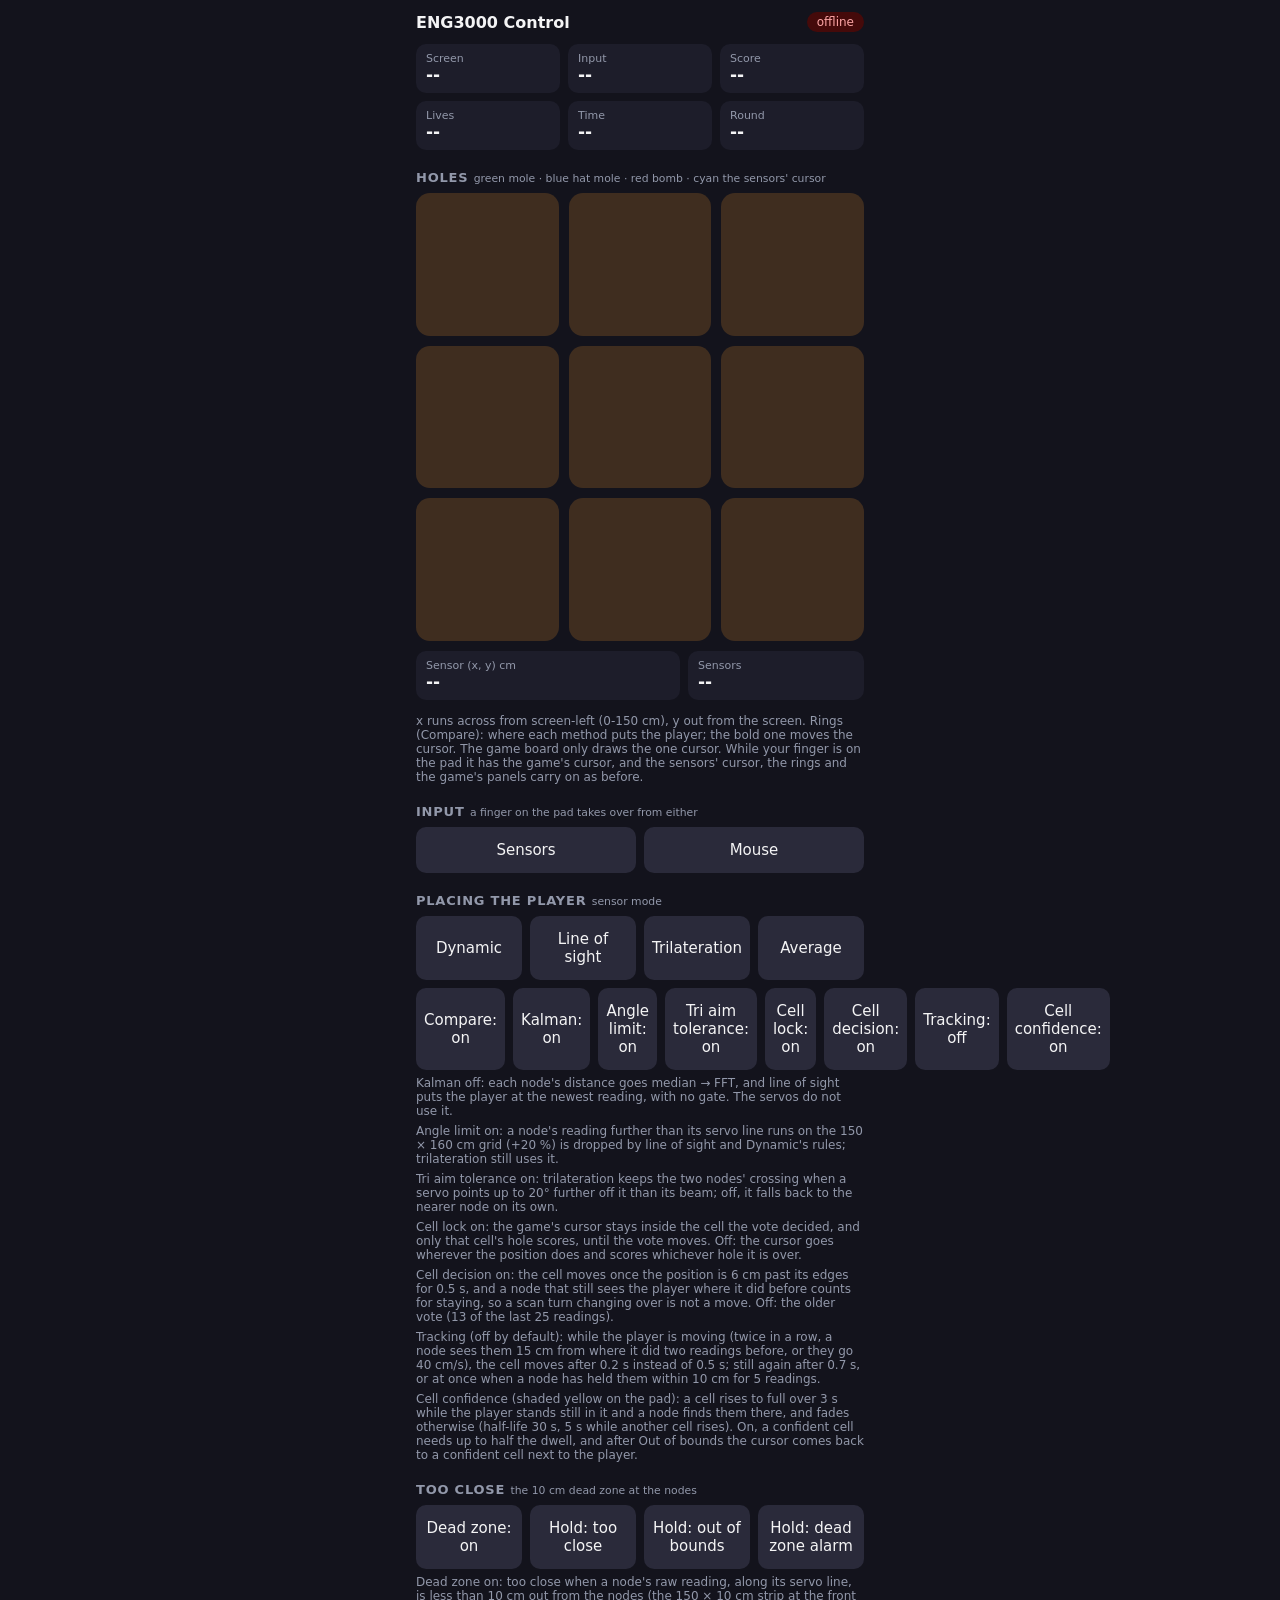
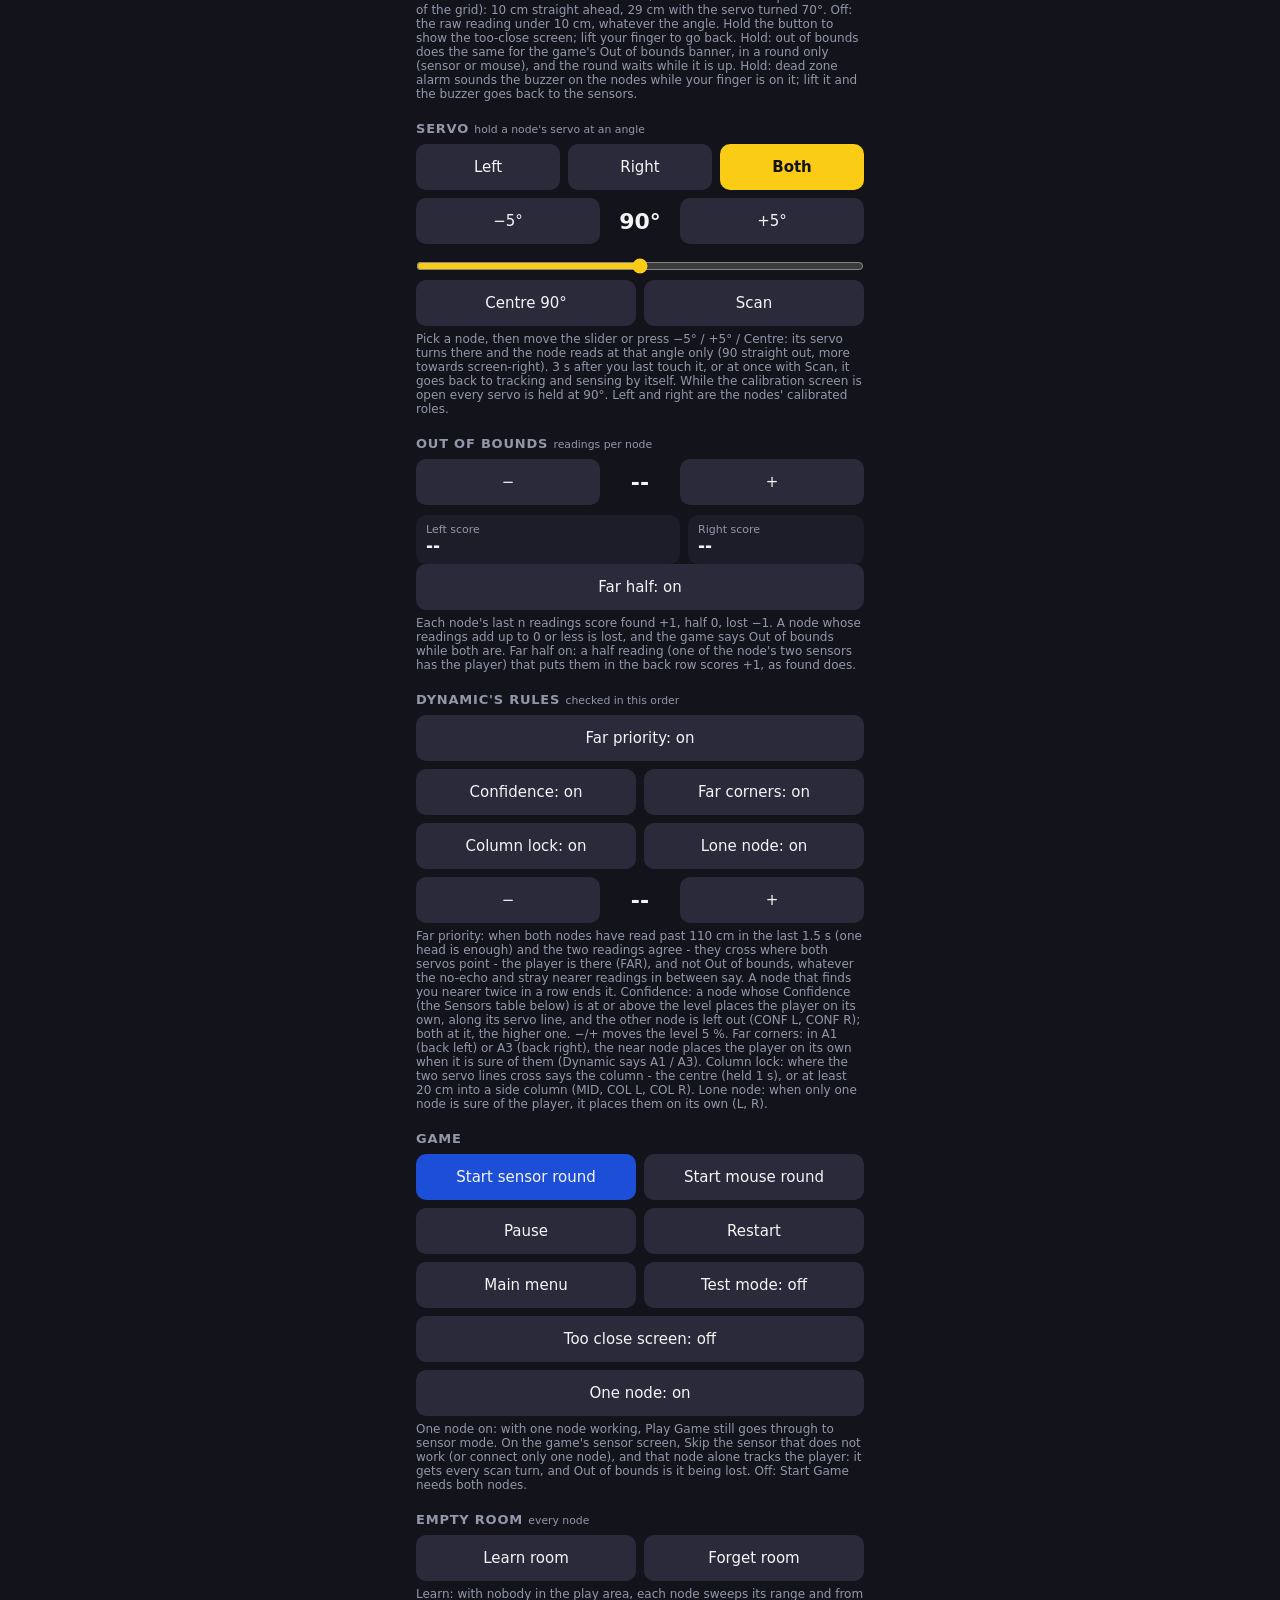
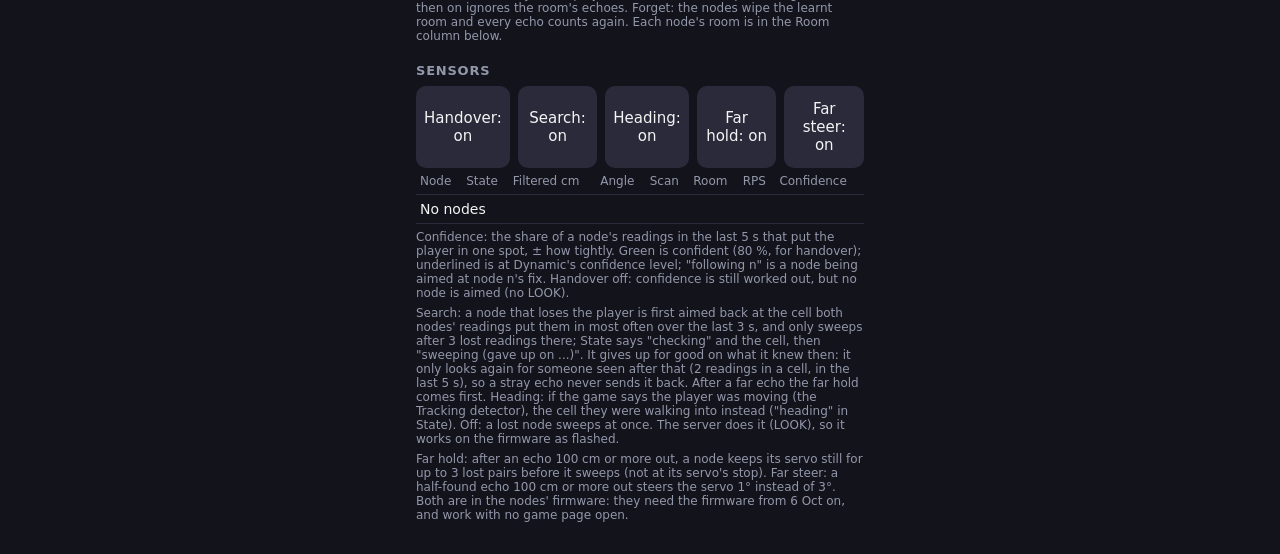
==== commit 32ea947b: "One node: Play Game goes through to sensor mode with one working node A switch on /control (One node" ====
--- a/Website/template/control.html
+++ b/Website/template/control.html
@@ -27,7 +27,7 @@
         <h2>Holes <small>green mole · blue hat mole · red bomb · cyan the sensors' cursor</small></h2>
         <div id="pad"></div>
         <div class="coord">
-            <div><span>Sensor (x, y) cm</span><b id="coordXY">--</b></div>
+            <div><span id="coordLabel">Sensor (x, y) cm</span><b id="coordXY">--</b></div>
             <div><span>Sensors</span><b id="coordState">--</b></div>
         </div>
         <div id="methodFixes" class="fixes"></div>
@@ -88,14 +88,61 @@
         <div class="row">
             <button id="deadZoneBtn" data-action="deadZone">Dead zone: on</button>
             <button id="holdTooCloseBtn" class="hold">Hold: too close</button>
+            <button id="holdOutOfBoundsBtn" class="hold">Hold: out of bounds</button>
             <button id="holdBuzzerBtn" class="hold">Hold: dead zone alarm</button>
         </div>
         <p class="note">Dead zone on: too close when a node's raw reading, along its servo line, is
             less than 10 cm out from the nodes (the 150 × 10 cm strip at the front of the grid):
             10 cm straight ahead, 29 cm with the servo turned 70°. Off: the raw reading under
             10 cm, whatever the angle. Hold the button to show the too-close screen; lift your
-            finger to go back. Hold: dead zone alarm sounds the buzzer on the nodes while your
+            finger to go back. Hold: out of bounds does the same for the game's Out of bounds
+            banner, in a round only (sensor or mouse), and the round waits while it is up.
+            Hold: dead zone alarm sounds the buzzer on the nodes while your
             finger is on it; lift it and the buzzer goes back to the sensors.</p>
+    </section>
+
+    <section>
+        <h2>Servo <small>hold a node's servo at an angle</small></h2>
+        <div class="row" id="servoTargets">
+            <button data-servo-target="left">Left</button>
+            <button data-servo-target="right">Right</button>
+            <button data-servo-target="both" class="selected">Both</button>
+        </div>
+        <div class="row">
+            <button id="servoLess" aria-label="Turn 5 degrees less">&minus;5°</button>
+            <b id="servoAngle" class="stepper">90°</b>
+            <button id="servoMore" aria-label="Turn 5 degrees more">+5°</button>
+        </div>
+        <input id="servoSlider" type="range" min="0" max="180" step="1" value="90" aria-label="Servo angle">
+        <div class="row">
+            <button id="servoCentre">Centre 90°</button>
+            <button id="servoScan">Scan</button>
+        </div>
+        <p class="note">Pick a node, then move the slider or press &minus;5° / +5° / Centre: its servo
+            turns there and the node reads at that angle only (90 straight out, more towards
+            screen-right). 3 s after you last touch it, or at once with Scan, it goes back to
+            tracking and sensing by itself. While the calibration screen is open every servo is
+            held at 90°. Left and right are the nodes' calibrated roles.</p>
+    </section>
+
+    <section>
+        <h2>Out of bounds <small>readings per node</small></h2>
+        <div class="row">
+            <button id="lostLess" aria-label="Fewer readings">&minus;</button>
+            <b id="lostReadings" class="stepper">--</b>
+            <button id="lostMore" aria-label="More readings">+</button>
+        </div>
+        <div class="coord">
+            <div><span>Left score</span><b id="lostScoreLeft">--</b></div>
+            <div><span>Right score</span><b id="lostScoreRight">--</b></div>
+        </div>
+        <div class="row">
+            <button id="farHalfBtn" data-action="farHalf">Far half: on</button>
+        </div>
+        <p class="note">Each node's last n readings score found +1, half 0, lost &minus;1. A node whose
+            readings add up to 0 or less is lost, and the game says Out of bounds while both are.
+            Far half on: a half reading (one of the node's two sensors has the player) that puts
+            them in the back row scores +1, as found does.</p>
     </section>
 
     <section>
@@ -131,26 +178,6 @@
     </section>
 
     <section>
-        <h2>Out of bounds <small>readings per node</small></h2>
-        <div class="row">
-            <button id="lostLess" aria-label="Fewer readings">&minus;</button>
-            <b id="lostReadings" class="stepper">--</b>
-            <button id="lostMore" aria-label="More readings">+</button>
-        </div>
-        <div class="coord">
-            <div><span>Left score</span><b id="lostScoreLeft">--</b></div>
-            <div><span>Right score</span><b id="lostScoreRight">--</b></div>
-        </div>
-        <div class="row">
-            <button id="farHalfBtn" data-action="farHalf">Far half: on</button>
-        </div>
-        <p class="note">Each node's last n readings score found +1, half 0, lost &minus;1. A node whose
-            readings add up to 0 or less is lost, and the game says Out of bounds while both are.
-            Far half on: a half reading (one of the node's two sensors has the player) that puts
-            them in the back row scores +1, as found does.</p>
-    </section>
-
-    <section>
         <h2>Game</h2>
         <div class="grid2">
             <button data-action="start" data-start-mode="sensor" class="primary">Start sensor round</button>
@@ -160,7 +187,12 @@
             <button data-action="menu">Main menu</button>
             <button id="testBtn" data-action="testMode">Test mode: off</button>
             <button id="alertBtn" data-action="alert" class="wide">Too close screen: off</button>
-        </div>
+            <button id="oneNodeBtn" data-action="oneNode" class="wide">One node: on</button>
+        </div>
+        <p class="note">One node on: with one node working, Play Game still goes through to sensor
+            mode. On the game's sensor screen, Skip the sensor that does not work (or connect only
+            one node), and that node alone tracks the player: it gets every scan turn, and Out of
+            bounds is it being lost. Off: Start Game needs both nodes.</p>
     </section>
 
     <section>
@@ -374,6 +406,7 @@
         // on: true, re-sent like the pad's point so the game (or the node)
         // lets go if the phone goes quiet, then once with on: false.
         //   tooCloseHold - the too-close screen, through the game page
+        //   outOfBoundsHold - the game's Out of bounds banner, the same way
         //   buzzerHold   - the dead-zone buzzer, straight to the nodes
         function holdButton(btn, action) {
             let beat = null;
@@ -397,6 +430,75 @@
             btn.addEventListener("lostpointercapture", end);
         }
         holdButton($("holdTooCloseBtn"), "tooCloseHold");
+        holdButton($("holdOutOfBoundsBtn"), "outOfBoundsHold");
+
+        // The servo control: straight to the nodes (AIM / SCAN). The hold is
+        // re-sent every HEARTBEAT_MS while the servo is being controlled - a
+        // finger on the slider, or SERVO_IDLE_MS since the last touch - then
+        // let go, and the node goes back to tracking. The server lets go by
+        // itself 1 s after the last one, so a dropped phone cannot keep it.
+        const SERVO_IDLE_MS = 3000;
+        let servoTarget = "both";
+        let servoAngle = 90;
+        let servoSentAt = 0;
+        let servoPending = null;
+        let servoTouchedAt = 0;
+        let servoSliding = false;
+        let servoBeat = null;
+
+        const sendServoHold = () => {
+            servoSentAt = Date.now();
+            send({ action: "servo", target: servoTarget, angle: servoAngle });
+        };
+
+        function releaseServo() {
+            clearTimeout(servoPending);
+            clearInterval(servoBeat);
+            servoBeat = null;
+            servoSliding = false;
+            send({ action: "servo", target: servoTarget, scan: true });
+        }
+
+        function holdServo(angle) {
+            servoAngle = Math.min(180, Math.max(0, Math.round(angle)));
+            servoTouchedAt = Date.now();
+            $("servoAngle").textContent = `${servoAngle}°`;
+            $("servoSlider").value = servoAngle;
+            // The slider sends as it moves, at most every 100 ms, and always
+            // its last angle.
+            clearTimeout(servoPending);
+            const wait = 100 - (Date.now() - servoSentAt);
+            servoPending = setTimeout(sendServoHold, Math.max(0, wait));
+            if (servoBeat === null) {
+                servoBeat = setInterval(() => {
+                    if (!servoSliding && Date.now() - servoTouchedAt > SERVO_IDLE_MS) releaseServo();
+                    else sendServoHold();
+                }, HEARTBEAT_MS);
+            }
+        }
+
+        document.querySelectorAll("[data-servo-target]").forEach((btn) => {
+            btn.addEventListener("click", () => {
+                // The old node is let go: it goes back to tracking.
+                if (servoBeat !== null) releaseServo();
+                servoTarget = btn.dataset.servoTarget;
+                document.querySelectorAll("[data-servo-target]").forEach((other) => {
+                    other.classList.toggle("selected", other === btn);
+                });
+            });
+        });
+        $("servoSlider").addEventListener("input", (e) => holdServo(Number(e.target.value)));
+        $("servoSlider").addEventListener("pointerdown", () => { servoSliding = true; });
+        ["pointerup", "pointercancel", "change"].forEach((type) => {
+            $("servoSlider").addEventListener(type, () => {
+                servoSliding = false;
+                servoTouchedAt = Date.now();
+            });
+        });
+        $("servoLess").addEventListener("click", () => holdServo(servoAngle - 5));
+        $("servoMore").addEventListener("click", () => holdServo(servoAngle + 5));
+        $("servoCentre").addEventListener("click", () => holdServo(90));
+        $("servoScan").addEventListener("click", releaseServo);
         holdButton($("holdBuzzerBtn"), "buzzerHold");
 
         // Dynamic's rule switches: each press flips one (on until the game
@@ -429,6 +531,7 @@
                 if (action === "trackMoving") return send({ action, enabled: !(game && game.trackMoving) });
                 if (action === "cellConfidence") return send({ action, enabled: Boolean(game) && game.cellConfidence === false });
                 if (action === "farHalf") return send({ action, enabled: Boolean(game) && game.farHalf === false });
+                if (action === "oneNode") return send({ action, enabled: Boolean(game) && game.oneNode === false });
                 if (action === "compare") return send({ action, enabled: Boolean(game) && game.compare === false });
                 if (action === "alert") return send({ action, enabled: !(game && game.alertForced) });
                 if (action === "pause" && game && game.status === "paused") return send({ action: "resume" });
@@ -579,6 +682,8 @@
             $("cellConfidenceBtn").classList.toggle("selected", game.cellConfidence === false);
             $("farHalfBtn").textContent = `Far half: ${game.farHalf === false ? "off" : "on"}`;
             $("farHalfBtn").classList.toggle("selected", game.farHalf === false);
+            $("oneNodeBtn").textContent = `One node: ${game.oneNode === false ? "off" : "on"}`;
+            $("oneNodeBtn").classList.toggle("selected", game.oneNode === false);
             document.querySelectorAll("[data-rule]").forEach((btn) => {
                 const on = ruleOn(btn.dataset.rule);
                 btn.textContent = `${RULE_LABELS[btn.dataset.rule]}: ${on ? "on" : "off"}`;
@@ -635,6 +740,15 @@
             gameCursor.classList.toggle("held", Boolean(sensor && sensor.held));
             renderRings(sensor);
             renderMethodFixes(sensor);
+            // A finger on the pad: where it puts the player, in the same cm
+            // as the sensors, in either mode.
+            const pad = cursor && cursor.pad;
+            $("coordLabel").textContent = pad ? "Phone pad (x, y) cm" : "Sensor (x, y) cm";
+            if (pad) {
+                $("coordXY").textContent = `(${cm(pad.xCm)}, ${cm(pad.yCm)})`;
+                $("coordState").textContent = "phone pad";
+                return;
+            }
             if (!sensor) {
                 $("coordXY").textContent = "--";
                 $("coordState").textContent = cursor ? `${game.mode} input` : "--";
@@ -959,6 +1073,7 @@
     .row button { flex: 1; }
     .row + .row { margin-top: 8px; }
     .stepper { flex: 0 0 64px; align-self: center; text-align: center; font-size: 22px; }
+    #servoSlider { width: 100%; margin: 14px 0 6px; accent-color: #facc15; }
 
     .grid2 {
         display: grid;
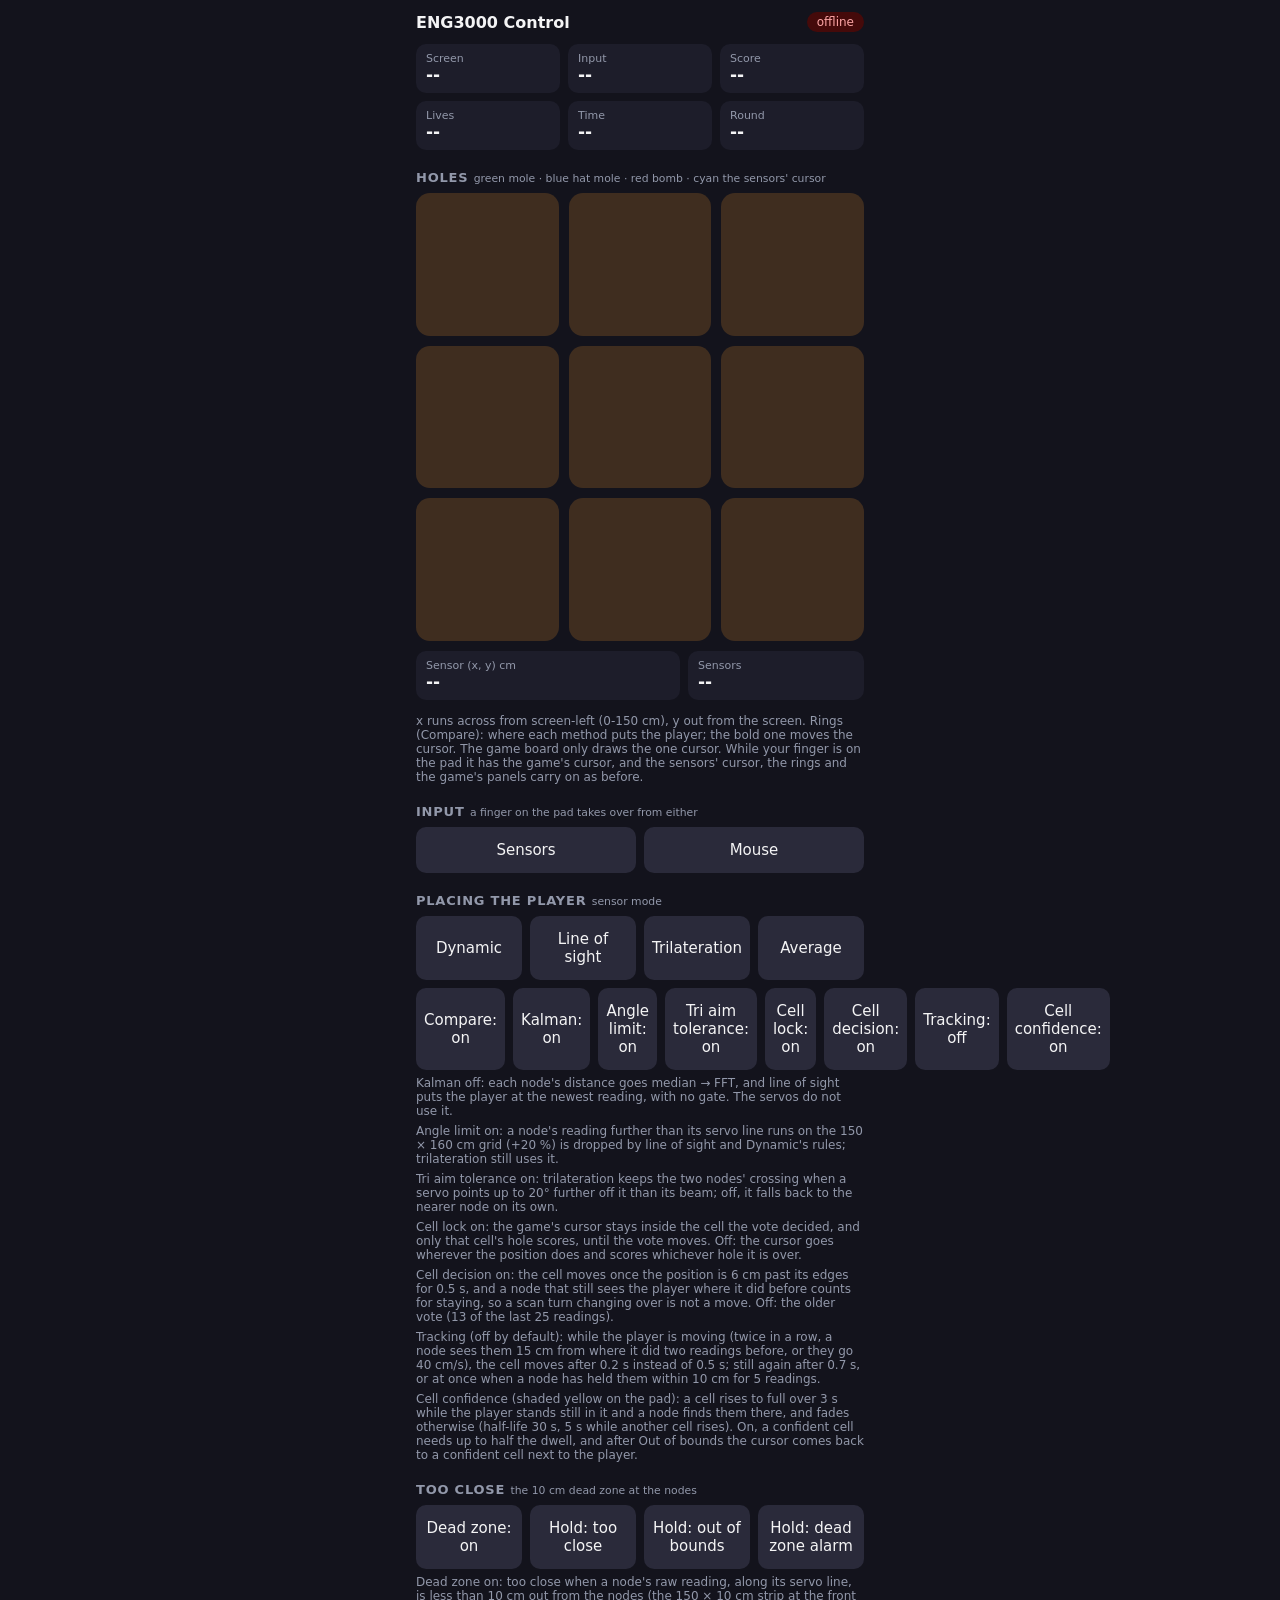
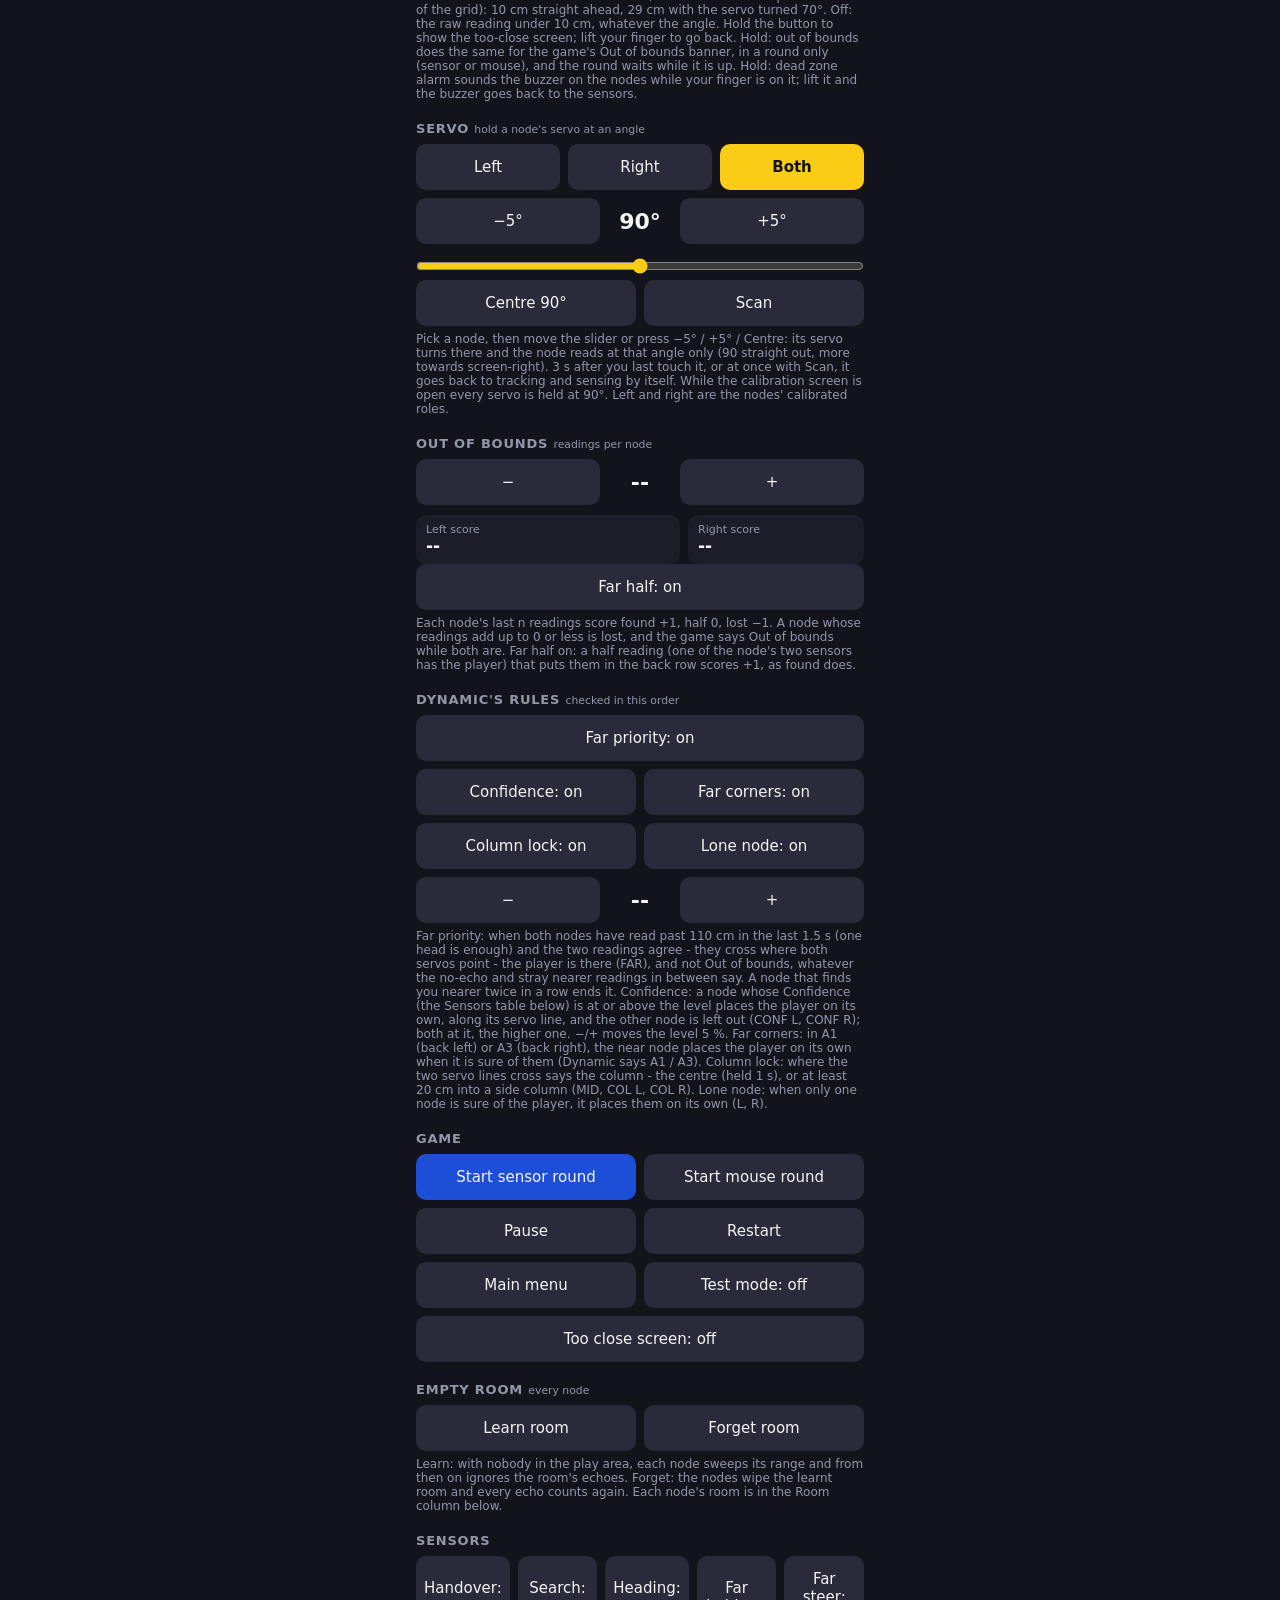
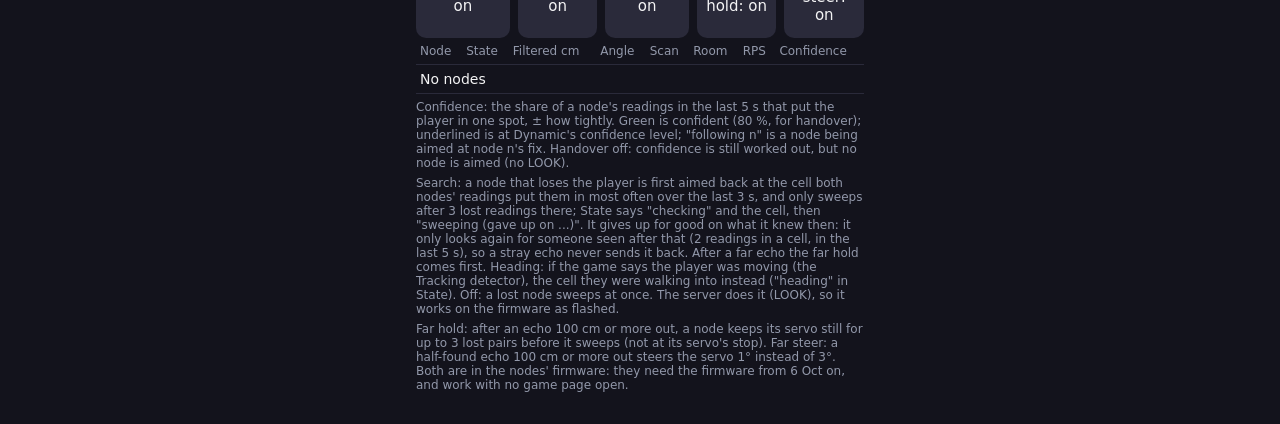
==== commit 5d176b63: "added game music and added few options and battery percentage" ====
--- a/Website/template/control.html
+++ b/Website/template/control.html
@@ -187,12 +187,7 @@
             <button data-action="menu">Main menu</button>
             <button id="testBtn" data-action="testMode">Test mode: off</button>
             <button id="alertBtn" data-action="alert" class="wide">Too close screen: off</button>
-            <button id="oneNodeBtn" data-action="oneNode" class="wide">One node: on</button>
-        </div>
-        <p class="note">One node on: with one node working, Play Game still goes through to sensor
-            mode. On the game's sensor screen, Skip the sensor that does not work (or connect only
-            one node), and that node alone tracks the player: it gets every scan turn, and Out of
-            bounds is it being lost. Off: Start Game needs both nodes.</p>
+        </div>
     </section>
 
     <section>
@@ -531,7 +526,6 @@
                 if (action === "trackMoving") return send({ action, enabled: !(game && game.trackMoving) });
                 if (action === "cellConfidence") return send({ action, enabled: Boolean(game) && game.cellConfidence === false });
                 if (action === "farHalf") return send({ action, enabled: Boolean(game) && game.farHalf === false });
-                if (action === "oneNode") return send({ action, enabled: Boolean(game) && game.oneNode === false });
                 if (action === "compare") return send({ action, enabled: Boolean(game) && game.compare === false });
                 if (action === "alert") return send({ action, enabled: !(game && game.alertForced) });
                 if (action === "pause" && game && game.status === "paused") return send({ action: "resume" });
@@ -682,8 +676,6 @@
             $("cellConfidenceBtn").classList.toggle("selected", game.cellConfidence === false);
             $("farHalfBtn").textContent = `Far half: ${game.farHalf === false ? "off" : "on"}`;
             $("farHalfBtn").classList.toggle("selected", game.farHalf === false);
-            $("oneNodeBtn").textContent = `One node: ${game.oneNode === false ? "off" : "on"}`;
-            $("oneNodeBtn").classList.toggle("selected", game.oneNode === false);
             document.querySelectorAll("[data-rule]").forEach((btn) => {
                 const on = ruleOn(btn.dataset.rule);
                 btn.textContent = `${RULE_LABELS[btn.dataset.rule]}: ${on ? "on" : "off"}`;
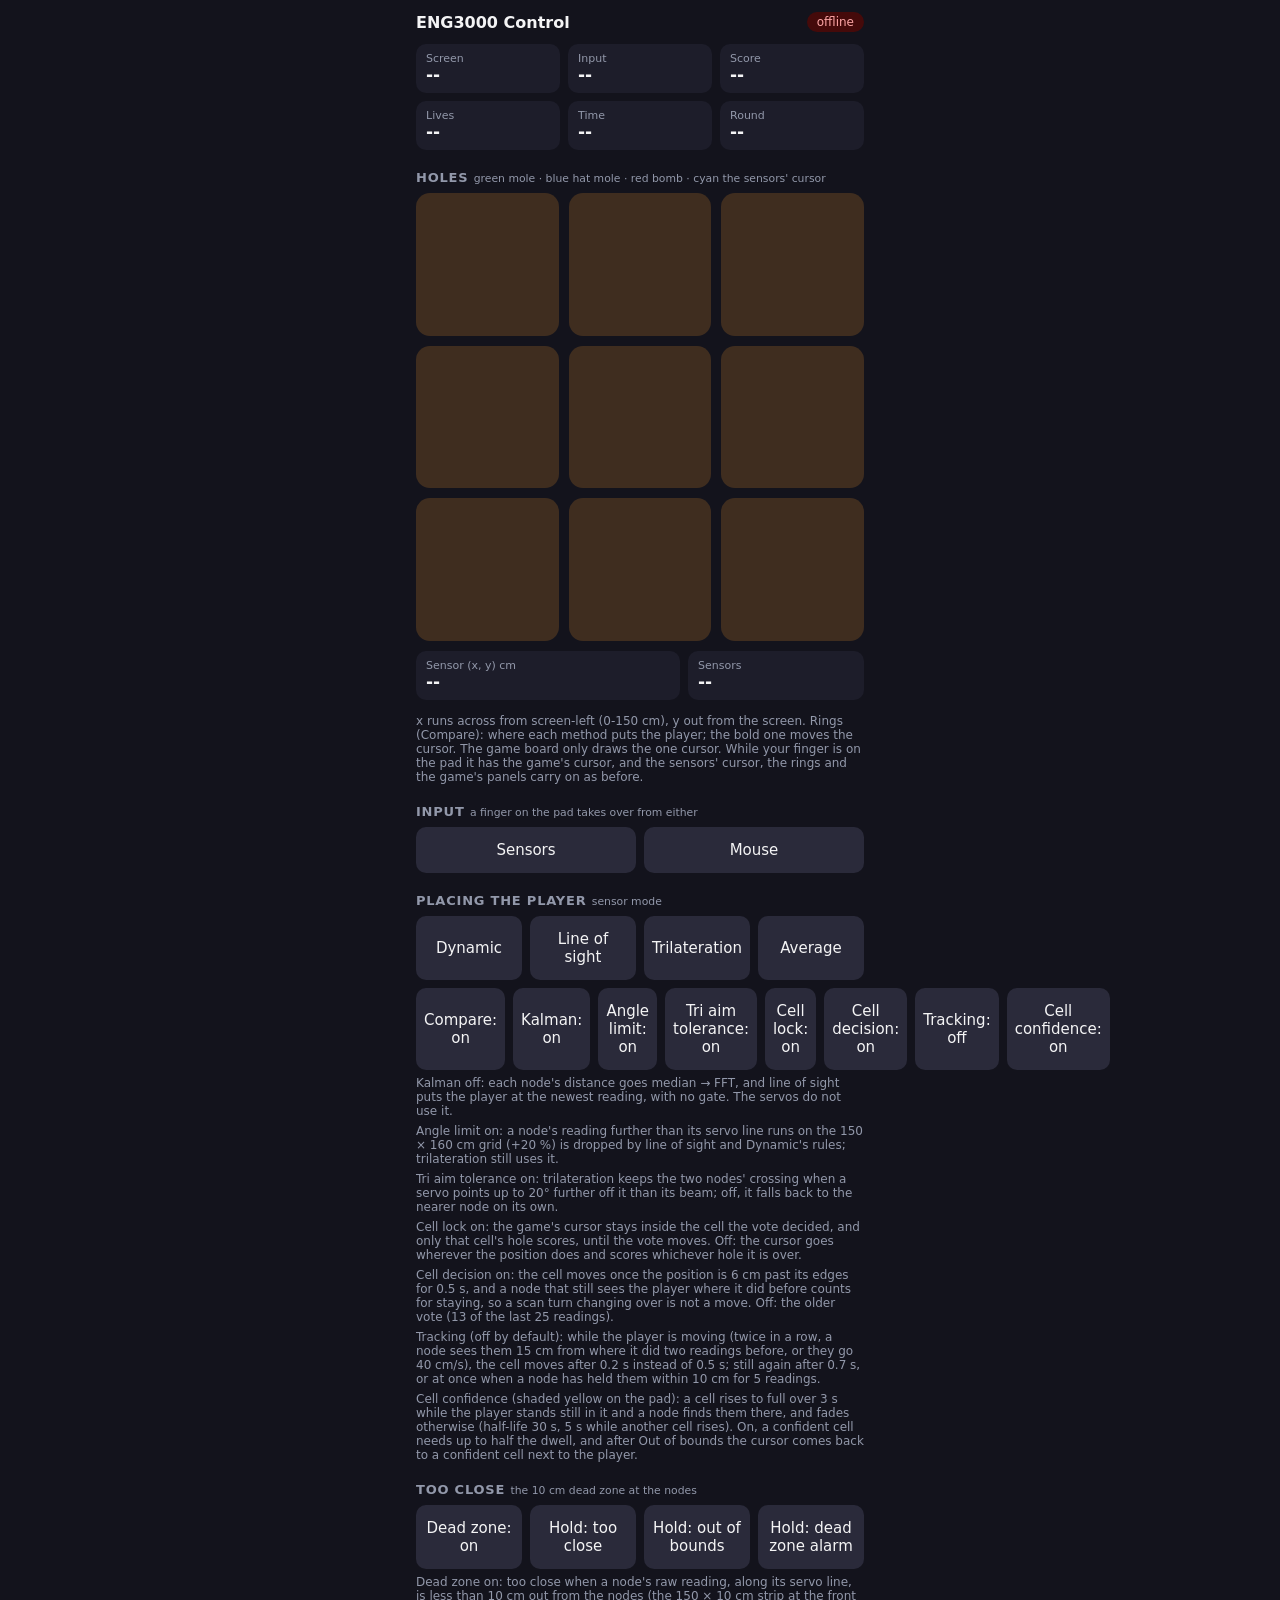
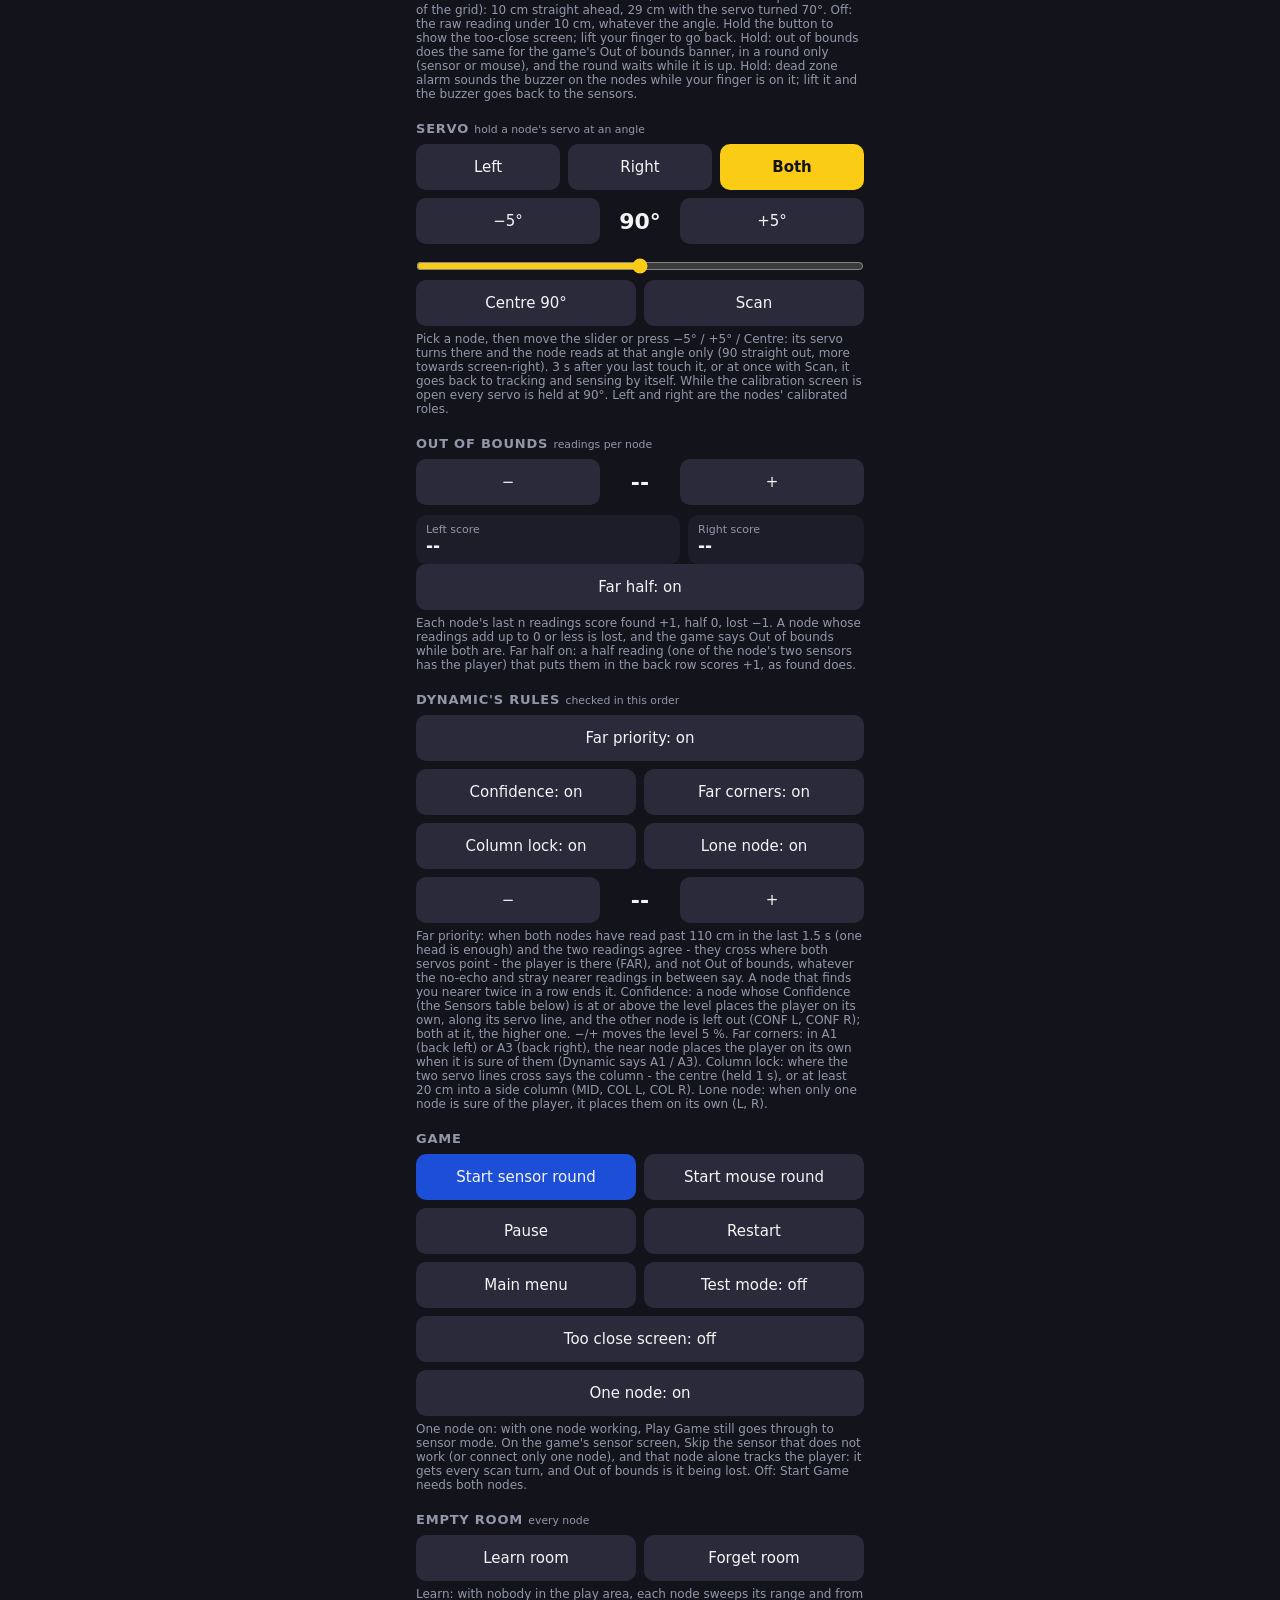
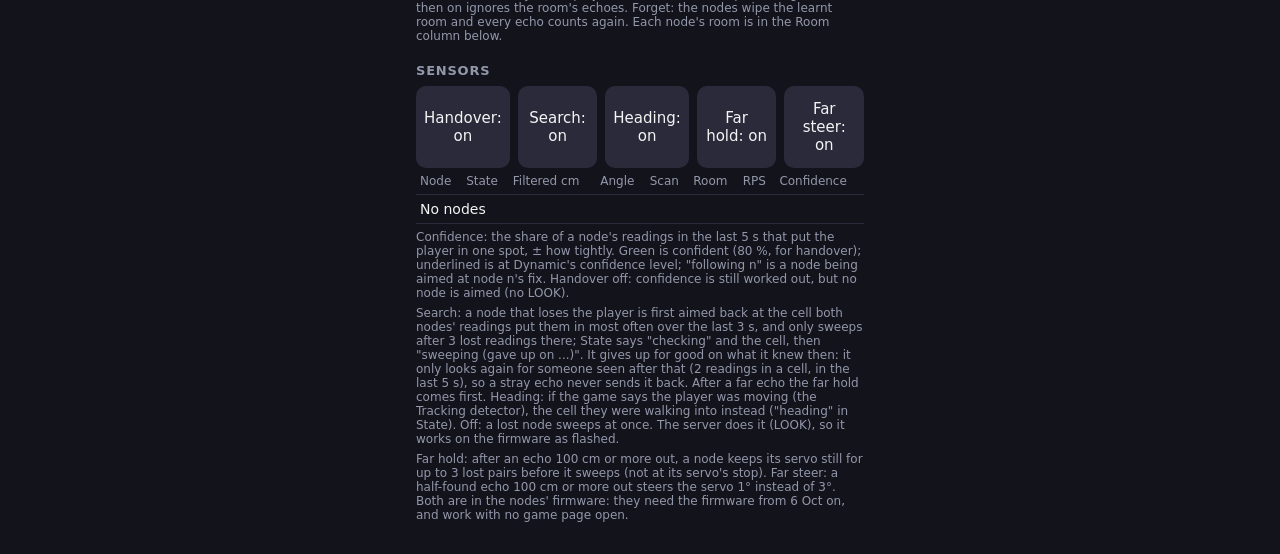
==== commit e23a598e: "made few changes the mole spawns" ====
--- a/Website/template/control.html
+++ b/Website/template/control.html
@@ -187,7 +187,12 @@
             <button data-action="menu">Main menu</button>
             <button id="testBtn" data-action="testMode">Test mode: off</button>
             <button id="alertBtn" data-action="alert" class="wide">Too close screen: off</button>
-        </div>
+            <button id="oneNodeBtn" data-action="oneNode" class="wide">One node: on</button>
+        </div>
+        <p class="note">One node on: with one node working, Play Game still goes through to sensor
+            mode. On the game's sensor screen, Skip the sensor that does not work (or connect only
+            one node), and that node alone tracks the player: it gets every scan turn, and Out of
+            bounds is it being lost. Off: Start Game needs both nodes.</p>
     </section>
 
     <section>
@@ -526,6 +531,7 @@
                 if (action === "trackMoving") return send({ action, enabled: !(game && game.trackMoving) });
                 if (action === "cellConfidence") return send({ action, enabled: Boolean(game) && game.cellConfidence === false });
                 if (action === "farHalf") return send({ action, enabled: Boolean(game) && game.farHalf === false });
+                if (action === "oneNode") return send({ action, enabled: Boolean(game) && game.oneNode === false });
                 if (action === "compare") return send({ action, enabled: Boolean(game) && game.compare === false });
                 if (action === "alert") return send({ action, enabled: !(game && game.alertForced) });
                 if (action === "pause" && game && game.status === "paused") return send({ action: "resume" });
@@ -676,6 +682,8 @@
             $("cellConfidenceBtn").classList.toggle("selected", game.cellConfidence === false);
             $("farHalfBtn").textContent = `Far half: ${game.farHalf === false ? "off" : "on"}`;
             $("farHalfBtn").classList.toggle("selected", game.farHalf === false);
+            $("oneNodeBtn").textContent = `One node: ${game.oneNode === false ? "off" : "on"}`;
+            $("oneNodeBtn").classList.toggle("selected", game.oneNode === false);
             document.querySelectorAll("[data-rule]").forEach((btn) => {
                 const on = ruleOn(btn.dataset.rule);
                 btn.textContent = `${RULE_LABELS[btn.dataset.rule]}: ${on ? "on" : "off"}`;
@@ -695,13 +703,14 @@
             const sensor = game.cursor && game.cursor.sensor;
             const confidence = sensor && Array.isArray(sensor.holeConfidence) ? sensor.holeConfidence : null;
             pad.querySelectorAll(".hole").forEach((cell, i) => {
-                const up = i === game.activeHole;
+                const item = (game.items || []).find((it) => it.hole === i);
+                const type = item ? item.type : null;
                 // Cell confidence: a yellow wash, stronger the surer the game is.
                 const c = confidence ? Number(confidence[i]) || 0 : 0;
                 cell.style.boxShadow = c > 0.01 ? `inset 0 0 0 999px rgba(250, 204, 21, ${(0.45 * c).toFixed(3)})` : "";
-                cell.classList.toggle("mole", up && game.moleType === "mole");
-                cell.classList.toggle("super", up && game.moleType === "super");
-                cell.classList.toggle("bomb", up && game.moleType === "bomb");
+                cell.classList.toggle("mole", type === "mole");
+                cell.classList.toggle("super", type === "super");
+                cell.classList.toggle("bomb", type === "bomb");
                 cell.classList.toggle("cursor", i === cursorHole);
             });
             renderCursor();
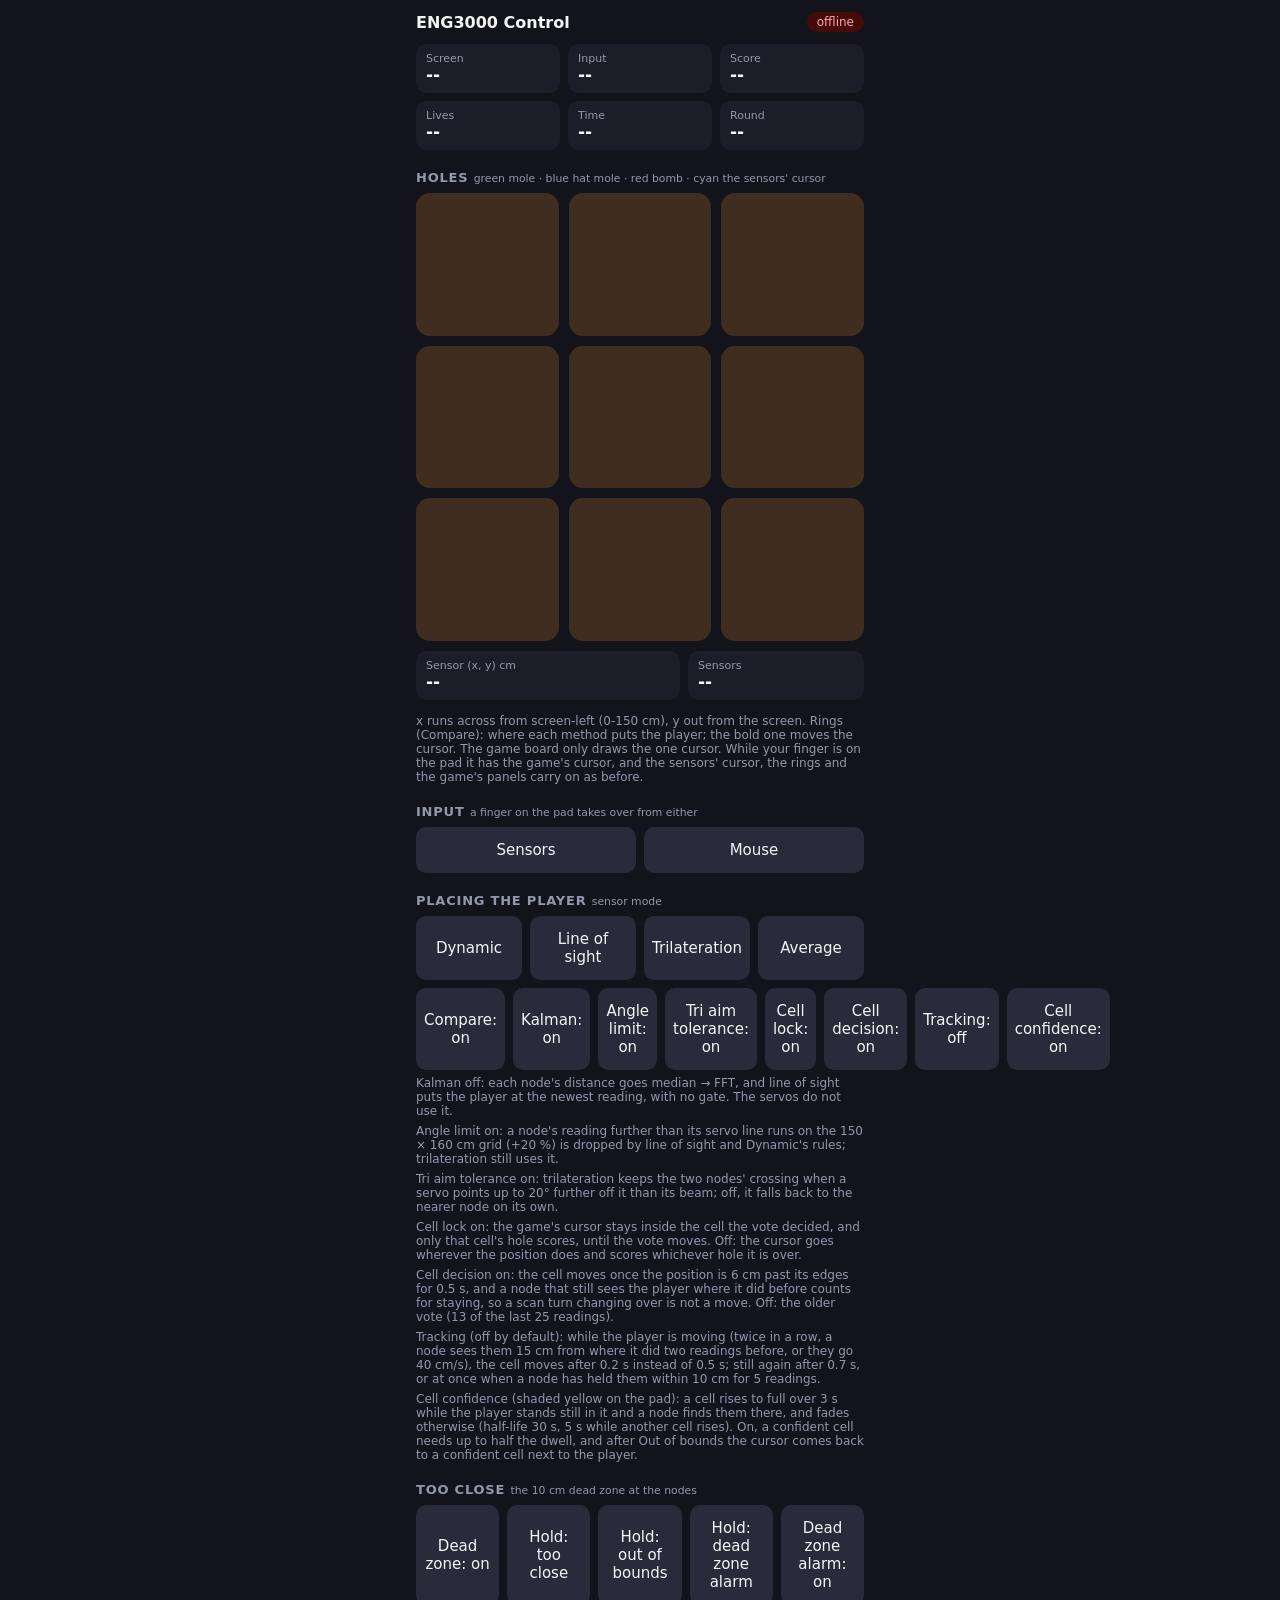
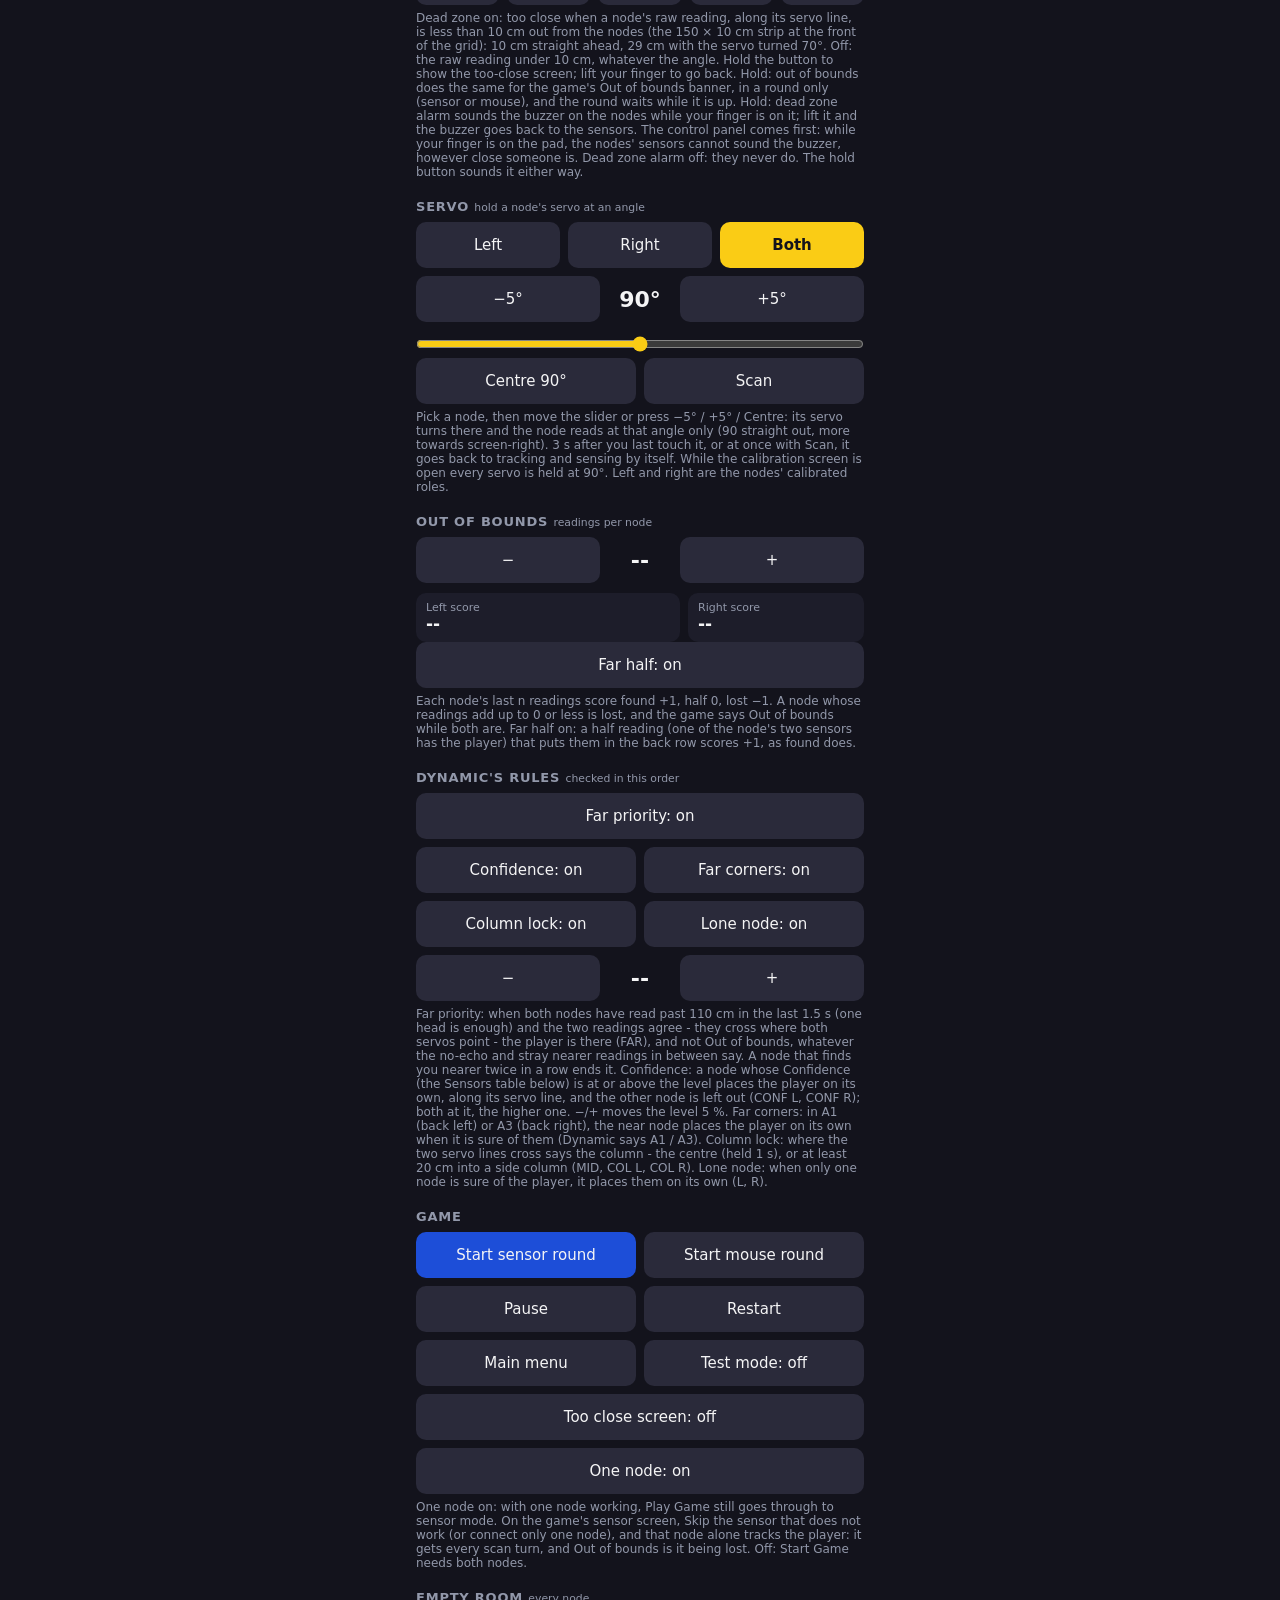
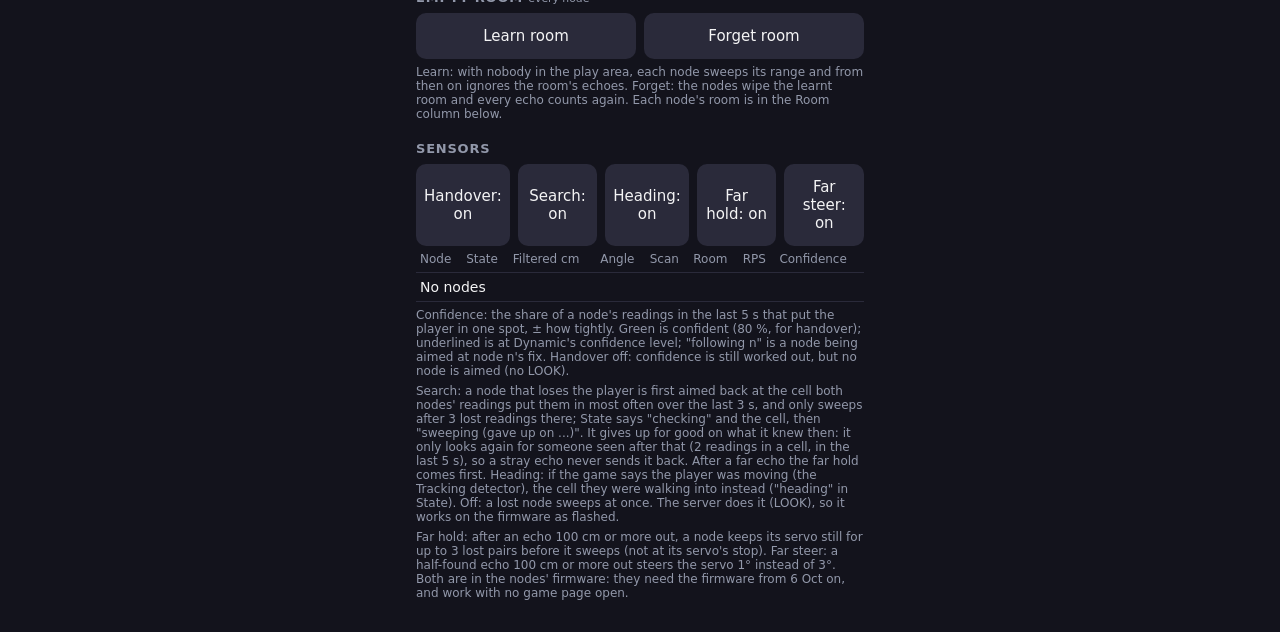
==== commit 9e11f8c3: "Merge remote-tracking branch 'origin/main' into agent/one-node-2" ====
--- a/Website/template/control.html
+++ b/Website/template/control.html
@@ -90,6 +90,7 @@
             <button id="holdTooCloseBtn" class="hold">Hold: too close</button>
             <button id="holdOutOfBoundsBtn" class="hold">Hold: out of bounds</button>
             <button id="holdBuzzerBtn" class="hold">Hold: dead zone alarm</button>
+            <button id="alarmBtn">Dead zone alarm: on</button>
         </div>
         <p class="note">Dead zone on: too close when a node's raw reading, along its servo line, is
             less than 10 cm out from the nodes (the 150 × 10 cm strip at the front of the grid):
@@ -98,7 +99,10 @@
             finger to go back. Hold: out of bounds does the same for the game's Out of bounds
             banner, in a round only (sensor or mouse), and the round waits while it is up.
             Hold: dead zone alarm sounds the buzzer on the nodes while your
-            finger is on it; lift it and the buzzer goes back to the sensors.</p>
+            finger is on it; lift it and the buzzer goes back to the sensors. The control panel
+            comes first: while your finger is on the pad, the nodes' sensors cannot sound the
+            buzzer, however close someone is. Dead zone alarm off: they never do. The hold
+            button sounds it either way.</p>
     </section>
 
     <section>
@@ -393,6 +397,19 @@
             $("farHoldBtn").classList.toggle("selected", !far.hold);
             $("farSteerBtn").textContent = `Far steer: ${far.steer ? "on" : "off"}`;
             $("farSteerBtn").classList.toggle("selected", !far.steer);
+        }
+
+        // The Dead-zone alarm switch goes straight to the server, which tells
+        // the nodes (ALARM) and answers with alarm:status. Off, or while a
+        // finger is on the pad, the nodes' sensors cannot sound the buzzer;
+        // the hold button still does.
+        let alarmOn = true;
+        $("alarmBtn").addEventListener("click", () => send({ action: "alarm", enabled: !alarmOn }));
+        function renderAlarm(on) {
+            if (typeof on !== "boolean") return;
+            alarmOn = on;
+            $("alarmBtn").textContent = `Dead zone alarm: ${on ? "on" : "off"}`;
+            $("alarmBtn").classList.toggle("selected", !on);
         }
 
         function renderHandover(on) {
@@ -902,6 +919,8 @@
                     renderSearch(payload);
                 } else if (payload.type === "far:status") {
                     renderFar(payload);
+                } else if (payload.type === "alarm:status") {
+                    renderAlarm(payload.on);
                 }
             });
             socket.addEventListener("close", () => {
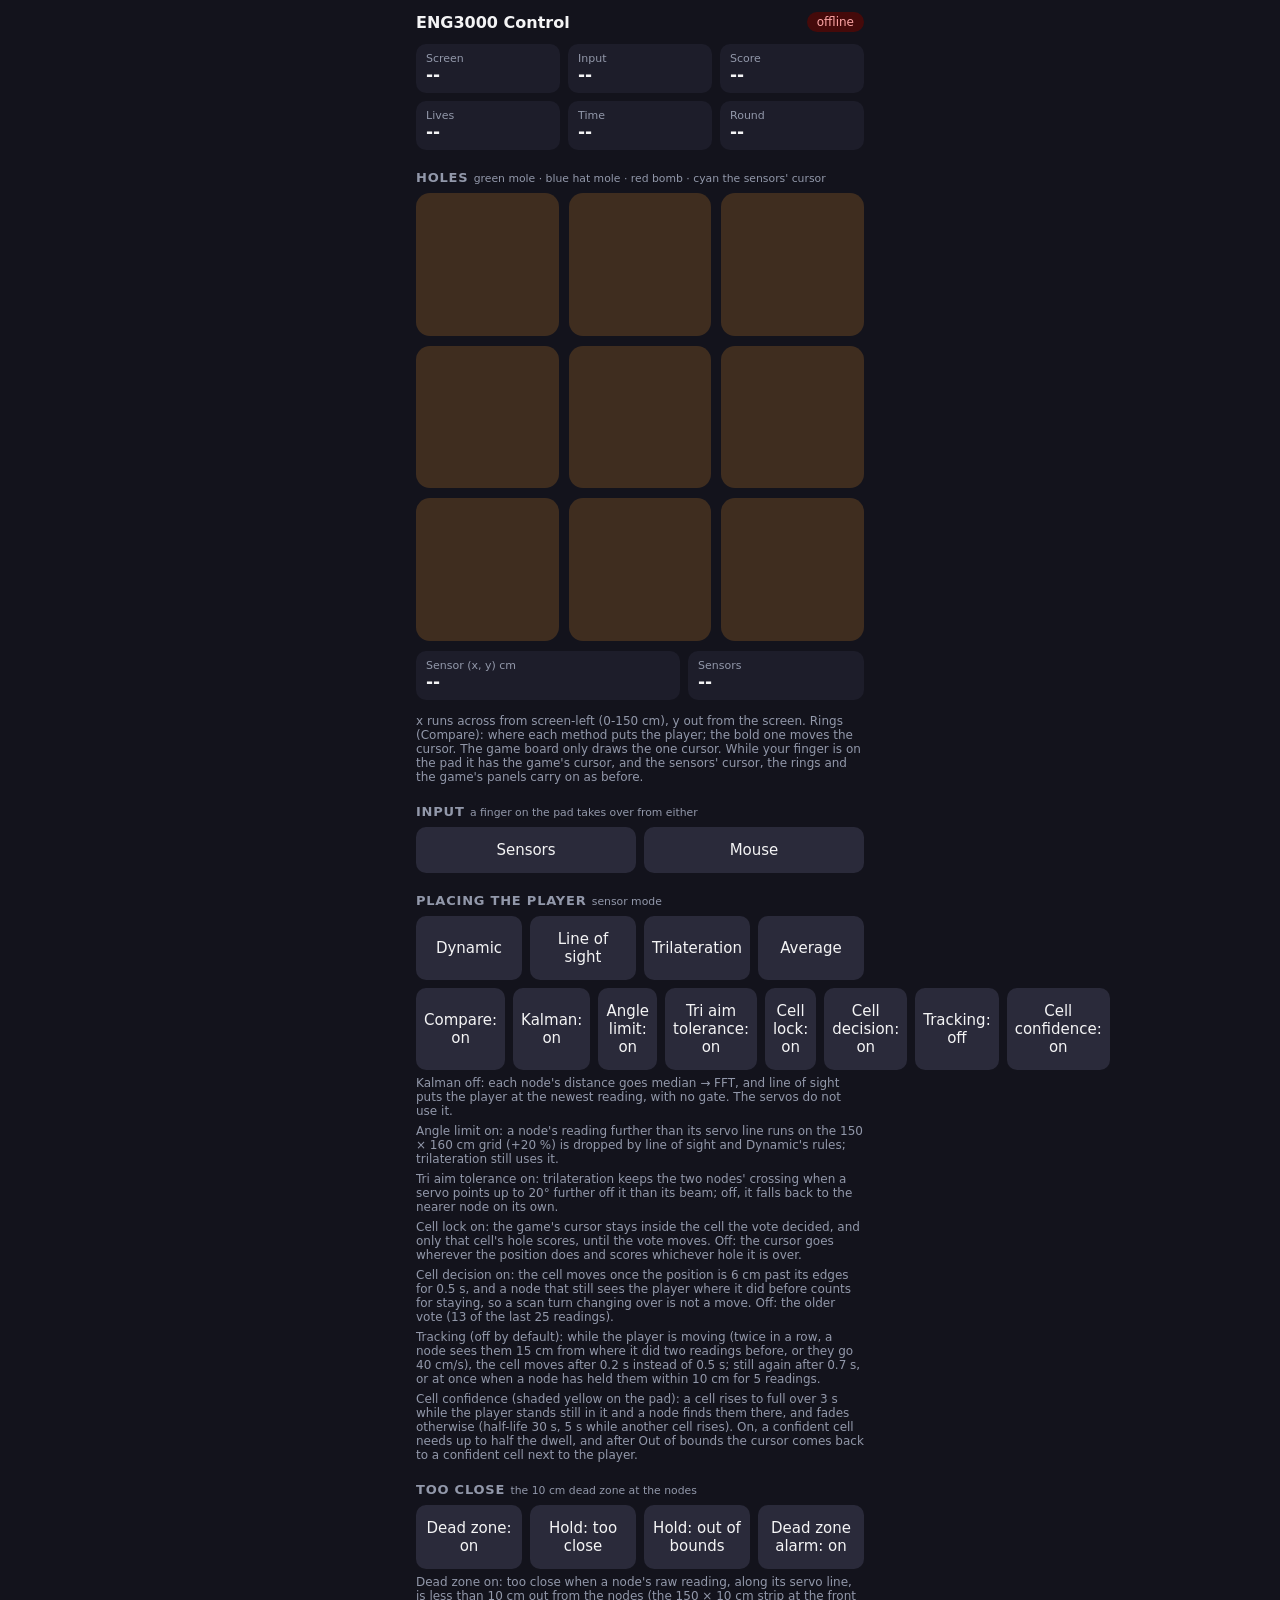
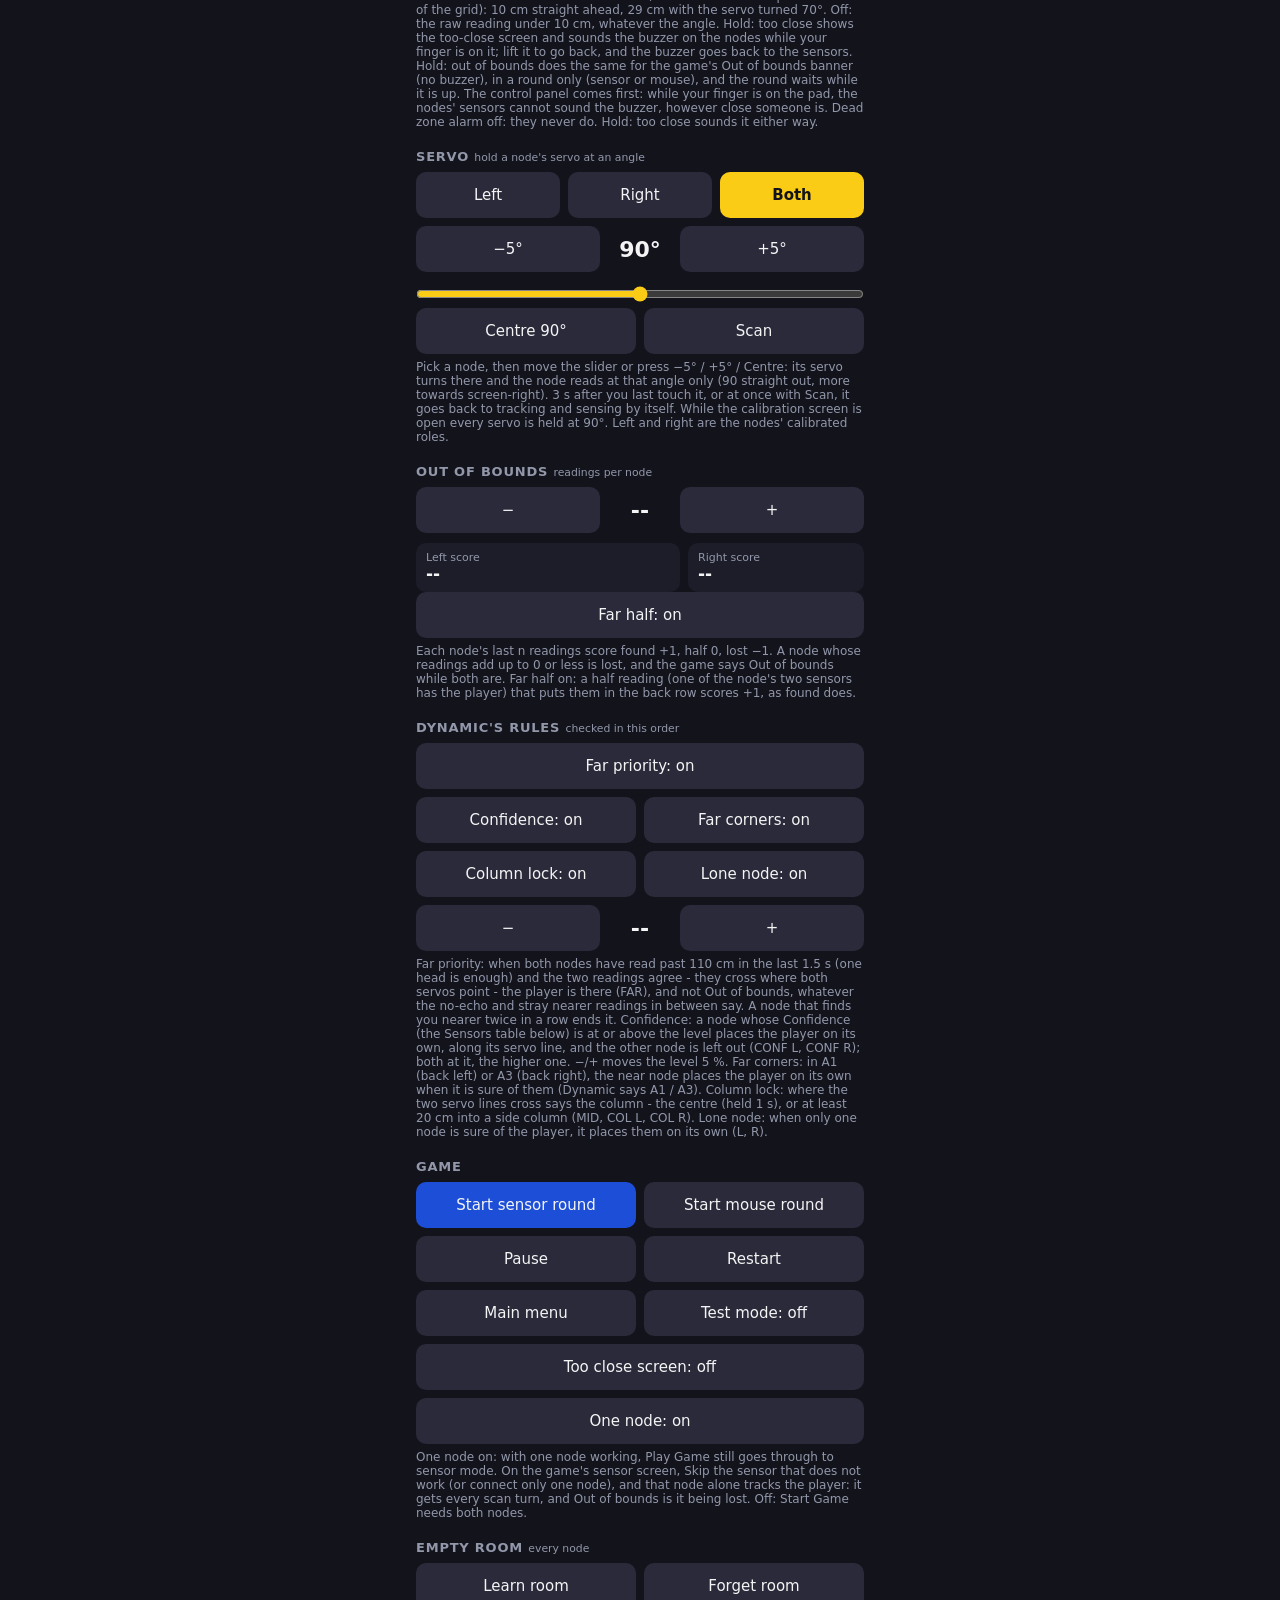
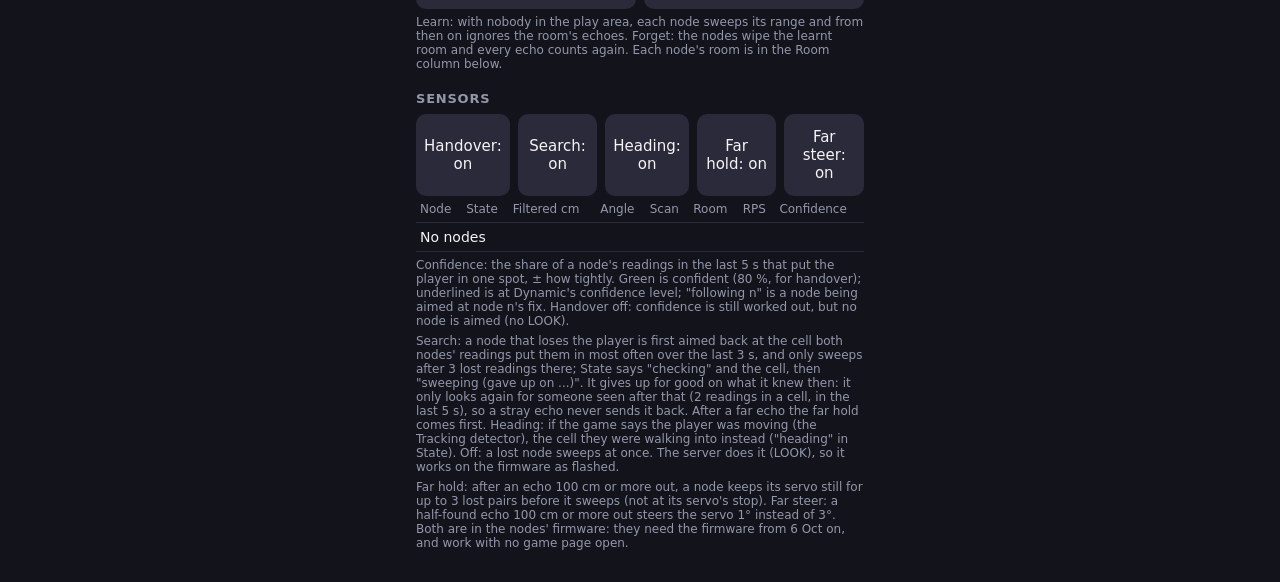
==== commit 84637bac: "One Hold: too close button sounds the buzzer too Hold: too close and Hold: dead zone alarm are one b" ====
--- a/Website/template/control.html
+++ b/Website/template/control.html
@@ -89,20 +89,18 @@
             <button id="deadZoneBtn" data-action="deadZone">Dead zone: on</button>
             <button id="holdTooCloseBtn" class="hold">Hold: too close</button>
             <button id="holdOutOfBoundsBtn" class="hold">Hold: out of bounds</button>
-            <button id="holdBuzzerBtn" class="hold">Hold: dead zone alarm</button>
             <button id="alarmBtn">Dead zone alarm: on</button>
         </div>
         <p class="note">Dead zone on: too close when a node's raw reading, along its servo line, is
             less than 10 cm out from the nodes (the 150 × 10 cm strip at the front of the grid):
             10 cm straight ahead, 29 cm with the servo turned 70°. Off: the raw reading under
-            10 cm, whatever the angle. Hold the button to show the too-close screen; lift your
-            finger to go back. Hold: out of bounds does the same for the game's Out of bounds
-            banner, in a round only (sensor or mouse), and the round waits while it is up.
-            Hold: dead zone alarm sounds the buzzer on the nodes while your
-            finger is on it; lift it and the buzzer goes back to the sensors. The control panel
-            comes first: while your finger is on the pad, the nodes' sensors cannot sound the
-            buzzer, however close someone is. Dead zone alarm off: they never do. The hold
-            button sounds it either way.</p>
+            10 cm, whatever the angle. Hold: too close shows the too-close screen and sounds the
+            buzzer on the nodes while your finger is on it; lift it to go back, and the buzzer
+            goes back to the sensors. Hold: out of bounds does the same for the game's Out of
+            bounds banner (no buzzer), in a round only (sensor or mouse), and the round waits
+            while it is up. The control panel comes first: while your finger is on the pad, the
+            nodes' sensors cannot sound the buzzer, however close someone is. Dead zone alarm
+            off: they never do. Hold: too close sounds it either way.</p>
     </section>
 
     <section>
@@ -419,34 +417,36 @@
             $("handoverBtn").classList.toggle("selected", !on);
         }
 
-        // The hold buttons: while a finger is on one, its action goes out with
-        // on: true, re-sent like the pad's point so the game (or the node)
-        // lets go if the phone goes quiet, then once with on: false.
+        // The hold buttons: while a finger is on one, each of its actions goes
+        // out with on: true, re-sent like the pad's point so the game (or the
+        // node) lets go if the phone goes quiet, then once with on: false.
         //   tooCloseHold - the too-close screen, through the game page
-        //   outOfBoundsHold - the game's Out of bounds banner, the same way
         //   buzzerHold   - the dead-zone buzzer, straight to the nodes
-        function holdButton(btn, action) {
+        //   outOfBoundsHold - the game's Out of bounds banner, through the game page
+        // Hold: too close sends the first two together (Aaron, 3 Nov).
+        function holdButton(btn, ...actions) {
             let beat = null;
+            const sendAll = (on) => actions.forEach((action) => send({ action, on }));
             btn.addEventListener("pointerdown", (e) => {
                 e.preventDefault();
                 btn.setPointerCapture(e.pointerId);
                 btn.classList.add("selected");
-                send({ action, on: true });
+                sendAll(true);
                 clearInterval(beat);
-                beat = setInterval(() => send({ action, on: true }), HEARTBEAT_MS);
+                beat = setInterval(() => sendAll(true), HEARTBEAT_MS);
             });
             const end = () => {
                 if (beat === null) return;
                 clearInterval(beat);
                 beat = null;
                 btn.classList.remove("selected");
-                send({ action, on: false });
+                sendAll(false);
             };
             btn.addEventListener("pointerup", end);
             btn.addEventListener("pointercancel", end);
             btn.addEventListener("lostpointercapture", end);
         }
-        holdButton($("holdTooCloseBtn"), "tooCloseHold");
+        holdButton($("holdTooCloseBtn"), "tooCloseHold", "buzzerHold");
         holdButton($("holdOutOfBoundsBtn"), "outOfBoundsHold");
 
         // The servo control: straight to the nodes (AIM / SCAN). The hold is
@@ -516,7 +516,6 @@
         $("servoMore").addEventListener("click", () => holdServo(servoAngle + 5));
         $("servoCentre").addEventListener("click", () => holdServo(90));
         $("servoScan").addEventListener("click", releaseServo);
-        holdButton($("holdBuzzerBtn"), "buzzerHold");
 
         // Dynamic's rule switches: each press flips one (on until the game
         // says otherwise).
